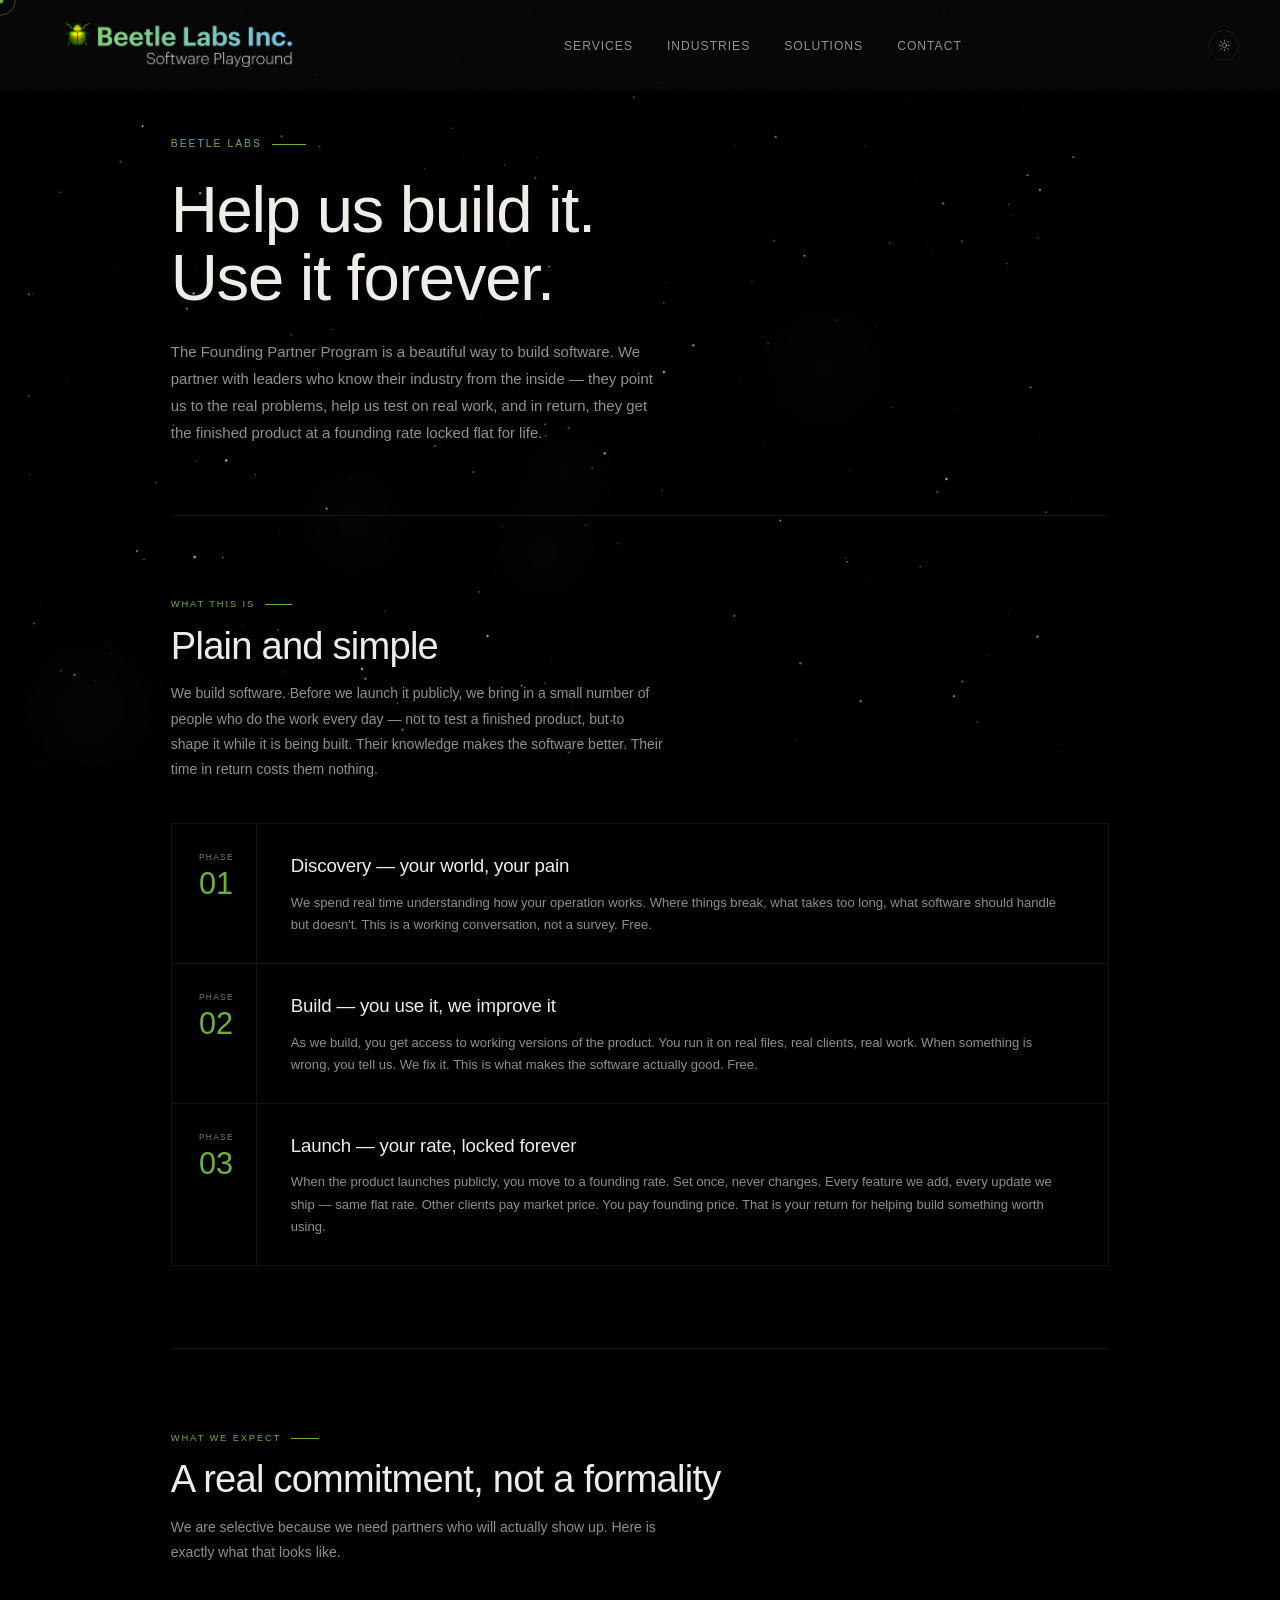
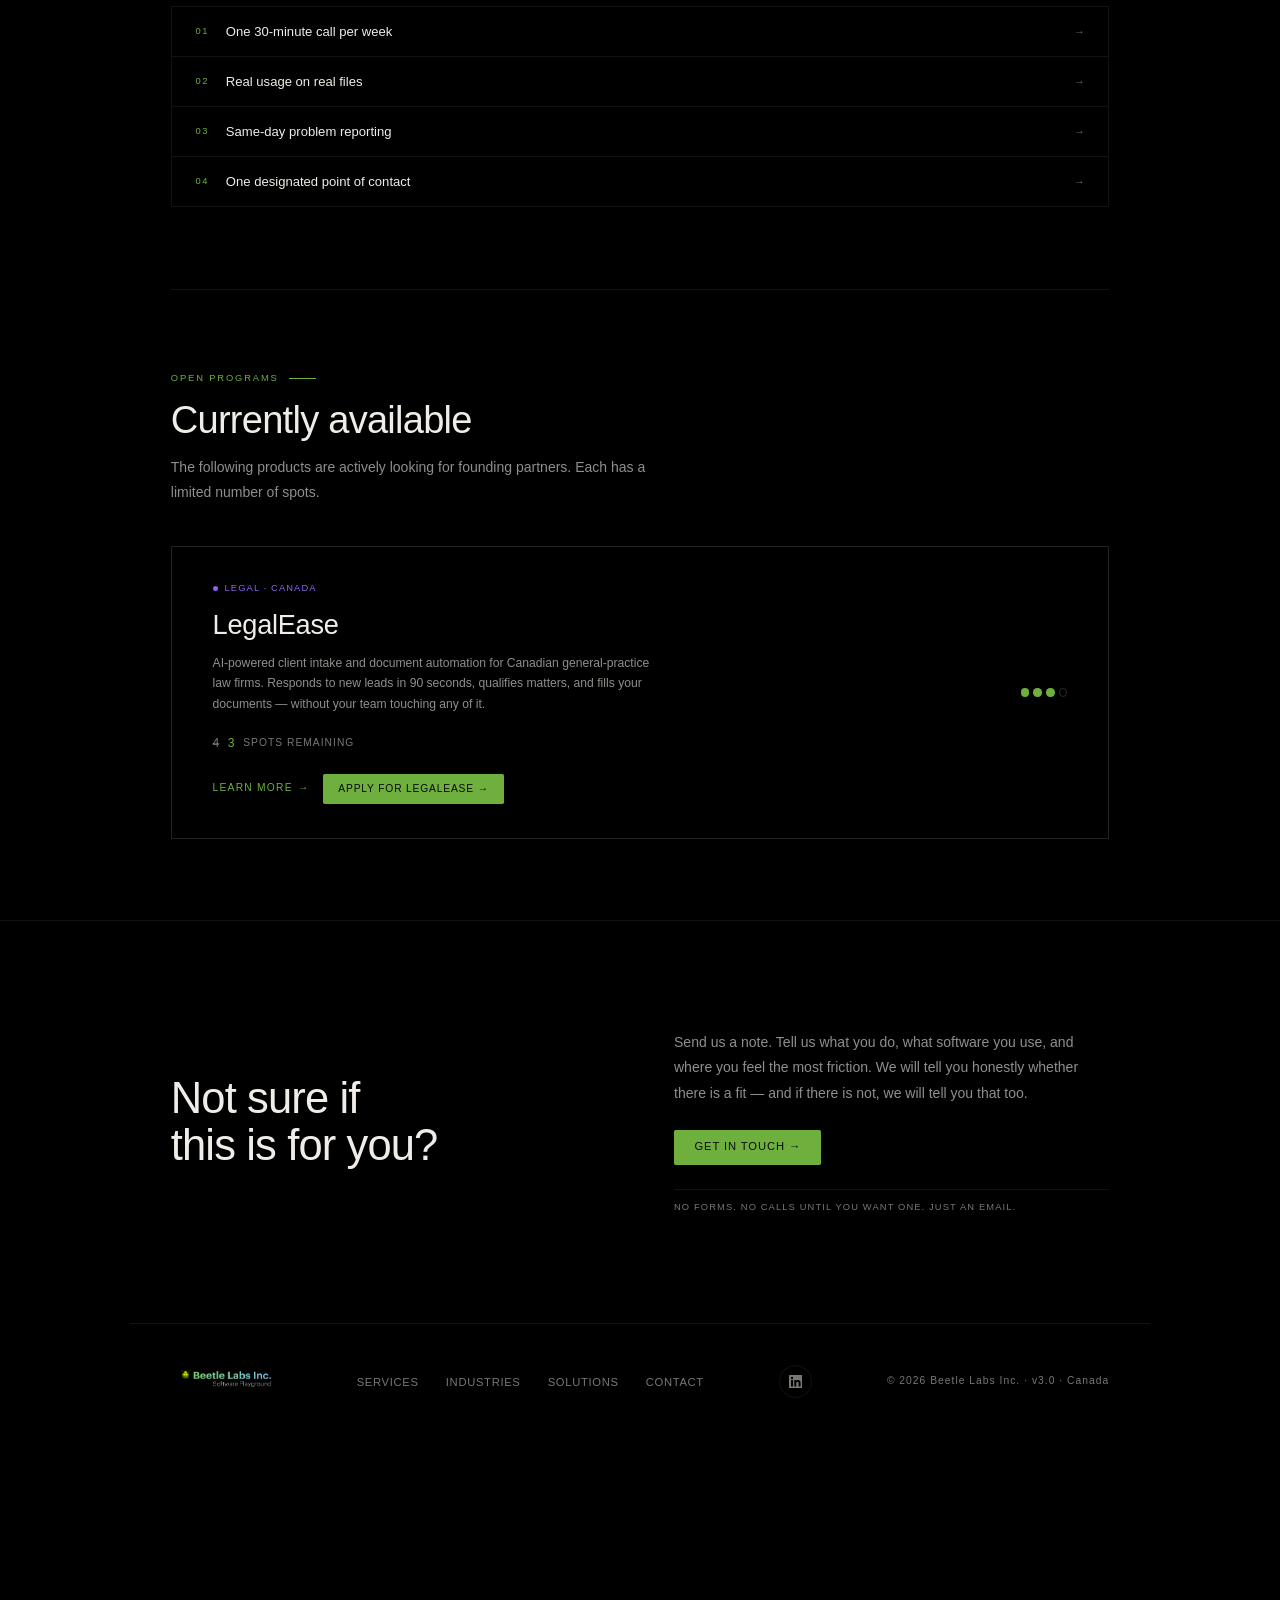
==== founding-partner.html @ 2959dd34 "Switch site font to Helvetica Neue, rebalance type weights and sizes for the new font, slow tech mar" ====
<!DOCTYPE html>
<html lang="en">
<head>
    <meta charset="UTF-8">
    <meta name="viewport" content="width=device-width, initial-scale=1.0">
    <title>Founding Partner Program — Beetle Labs</title>
    <link rel="icon" type="image/png" href="/favicon-96x96.png" sizes="96x96" />
    <link rel="icon" type="image/svg+xml" href="/favicon.svg" />
    <link rel="shortcut icon" href="/favicon.ico" />
    <link rel="apple-touch-icon" sizes="180x180" href="/apple-touch-icon.png" />
    <link rel="manifest" href="/site.webmanifest" />
    <meta name="robots" content="index, follow">
    <meta name="description" content="The Beetle Labs Founding Partner Program — join us in building the next generation of software. Free during the build, founding rate locked for life after launch.">
    <meta name="keywords" content="Beetle Labs founding partner program, LegalEase founding partner, law firm software Canada, software founding partner, Beetle Labs partner program">
    <link rel="canonical" href="https://beetlelabs.tech/founding-partner.html">
    <meta property="og:type" content="website">
    <meta property="og:title" content="Founding Partner Program — Beetle Labs">
    <meta property="og:description" content="Help us build it. Use it forever. Join the Beetle Labs Founding Partner Program.">
    <meta property="og:url" content="https://beetlelabs.tech/founding-partner.html">
    <meta property="og:image" content="https://beetlelabs.tech/assets/img/main-logo.png">
    <meta name="twitter:card" content="summary_large_image">
    <meta name="twitter:title" content="Founding Partner Program — Beetle Labs">
    <meta name="twitter:description" content="Help us build it. Use it forever. Join the Beetle Labs Founding Partner Program.">
    <link rel="stylesheet" href="assets/css/styles.css">
    <script defer src="/_vercel/insights/script.js"></script>

    <style>

        /* HERO */
        .fpp-hero {
            min-height: 60vh;
            display: flex;
            flex-direction: column;
            justify-content: flex-end;
            padding: 10rem 3rem 5rem;
            max-width: 1200px;
            margin: 0 auto;
        }

        .fpp-hero-eyebrow {
            font-family: var(--mono);
            font-size: 12.1px;
            letter-spacing: 0.2em;
            text-transform: uppercase;
            color: var(--accent);
            margin-bottom: 1.75rem;
            display: flex;
            align-items: center;
            gap: 12px;
            opacity: 0;
            animation: fadeUp 1s var(--easing) 0.2s forwards;
        }
        .fpp-hero-eyebrow::after {
            content: '';
            display: block;
            width: 40px;
            height: 1px;
            background: var(--accent);
        }

        .fpp-hero-headline {
            font-family: var(--serif);
            font-size: clamp(44px, 6vw, 82px);
            font-weight: 300;
            line-height: 1.04;
            letter-spacing: -0.02em;
            margin-bottom: 2rem;
            opacity: 0;
            animation: fadeUp 1.2s var(--easing) 0.35s forwards;
        }

        .fpp-hero-sub {
            max-width: 580px;
            font-size: 17.6px;
            line-height: 1.8;
            color: var(--text-muted);
            font-weight: 300;
            opacity: 0;
            animation: fadeUp 1s var(--easing) 0.5s forwards;
        }

        /* CONTENT WRAPPER */
        .fpp-content {
            max-width: 1200px;
            margin: 0 auto;
            padding: 0 3rem;
            position: relative;
            z-index: 1;
        }

        /* SECTIONS */
        .fpp-section {
            padding: 6rem 0;
            border-top: 1px solid var(--border);
        }

        .fpp-section-label {
            font-family: var(--mono);
            font-size: 11px;
            letter-spacing: 0.2em;
            text-transform: uppercase;
            color: var(--accent);
            margin-bottom: 1rem;
            display: flex;
            align-items: center;
            gap: 12px;
        }
        .fpp-section-label::after {
            content: '';
            width: 32px;
            height: 1px;
            background: var(--accent);
        }

        .fpp-section-title {
            font-family: var(--serif);
            font-size: clamp(30px, 3.5vw, 46px);
            font-weight: 300;
            line-height: 1.1;
            letter-spacing: -0.02em;
            margin-bottom: 1rem;
        }

        .fpp-section-sub {
            font-size: 16.5px;
            line-height: 1.8;
            color: var(--text-muted);
            font-weight: 300;
            max-width: 580px;
            margin-bottom: 3rem;
        }

        /* HOW IT WORKS TIMELINE */
        .fpp-timeline {
            display: flex;
            flex-direction: column;
            border: 1px solid var(--border);
        }

        .fpp-timeline-item {
            display: grid;
            grid-template-columns: 100px 1fr;
            border-bottom: 1px solid var(--border);
            transition: background 0.25s;
        }
        .fpp-timeline-item:last-child { border-bottom: none; }
        .fpp-timeline-item:hover { background: var(--bg2); }

        .fpp-timeline-left {
            padding: 2rem;
            border-right: 1px solid var(--border);
            display: flex;
            flex-direction: column;
            gap: 4px;
        }
        .fpp-timeline-phase {
            font-family: var(--mono);
            font-size: 9.9px;
            letter-spacing: 0.15em;
            text-transform: uppercase;
            color: var(--text-dim);
        }
        .fpp-timeline-num {
            font-family: var(--serif);
            font-size: 36px;
            font-weight: 300;
            color: var(--accent);
            line-height: 1;
        }

        .fpp-timeline-right { padding: 2rem 2.5rem; }
        .fpp-timeline-title {
            font-family: var(--serif);
            font-size: 22px;
            font-weight: 400;
            letter-spacing: -0.01em;
            margin-bottom: 0.75rem;
        }
        .fpp-timeline-desc {
            font-size: 15.4px;
            color: var(--text-muted);
            line-height: 1.7;
            font-weight: 300;
        }

        /* EXPECTATIONS ACCORDION */
        .fpp-expectations {
            border: 1px solid var(--border);
            margin-top: 2.5rem;
        }

        .fpp-exp-item {
            border-bottom: 1px solid var(--border);
        }
        .fpp-exp-item:last-child { border-bottom: none; }

        .fpp-exp-trigger {
            width: 100%;
            display: flex;
            align-items: center;
            justify-content: space-between;
            padding: 1.25rem 1.75rem;
            background: none;
            border: none;
            cursor: pointer;
            text-align: left;
            transition: background 0.2s;
            gap: 1rem;
        }
        .fpp-exp-trigger:hover { background: var(--bg2); }

        .fpp-exp-trigger-left {
            display: flex;
            align-items: center;
            gap: 1.25rem;
        }
        .fpp-exp-num {
            font-family: var(--mono);
            font-size: 11px;
            letter-spacing: 0.15em;
            color: var(--accent);
            flex-shrink: 0;
        }
        .fpp-exp-title {
            font-size: 15.4px;
            font-weight: 400;
            color: var(--text);
            font-family: var(--sans);
        }
        .fpp-exp-arrow {
            font-family: var(--mono);
            font-size: 12px;
            color: var(--text-dim);
            flex-shrink: 0;
            transition: transform 0.3s var(--easing);
        }
        .fpp-exp-item.open .fpp-exp-arrow { transform: rotate(90deg); }

        .fpp-exp-body {
            max-height: 0;
            overflow: hidden;
            transition: max-height 0.4s var(--easing);
        }
        .fpp-exp-item.open .fpp-exp-body { max-height: 200px; }

        .fpp-exp-body-inner {
            padding: 0 1.75rem 1.5rem 3.5rem;
            font-size: 14.3px;
            color: var(--text-muted);
            line-height: 1.7;
            font-weight: 300;
        }

        /* PROGRAMS LIST */
        .fpp-programs {
            display: flex;
            flex-direction: column;
            gap: 1px;
            background: var(--border);
            border: 1px solid var(--border);
            margin-top: 3rem;
        }

        .fpp-program-card {
            background: var(--bg);
            display: grid;
            grid-template-columns: 1fr auto;
            gap: 3rem;
            align-items: center;
            padding: 2.5rem 3rem;
            transition: background 0.25s;
        }
        .fpp-program-card:hover { background: var(--bg2); }

        .fpp-program-left { display: flex; flex-direction: column; gap: 1rem; }

        .fpp-program-tag {
            display: inline-flex;
            align-items: center;
            gap: 8px;
            width: fit-content;
        }
        .fpp-program-dot {
            width: 6px;
            height: 6px;
            border-radius: 50%;
            background: #8A63F2;
            animation: pulse-dot 2.5s ease-in-out infinite;
        }
        .fpp-program-tag-text {
            font-family: var(--mono);
            font-size: 11px;
            letter-spacing: 0.12em;
            text-transform: uppercase;
            color: #8A63F2;
        }

        .fpp-program-name {
            font-family: var(--serif);
            font-size: clamp(24px, 2.5vw, 34px);
            font-weight: 300;
            letter-spacing: -0.01em;
            line-height: 1.1;
        }

        .fpp-program-desc {
            font-size: 14.3px;
            color: var(--text-muted);
            line-height: 1.65;
            font-weight: 300;
            max-width: 520px;
        }

        .fpp-program-spots {
            display: flex;
            align-items: center;
            gap: 10px;
            margin-top: 0.5rem;
        }
        .fpp-spots-crossed {
            font-family: var(--mono);
            font-size: 14.3px;
            color: var(--text-dim);
            text-decoration: line-through;
            text-decoration-color: rgba(240,237,232,0.3);
        }
        .fpp-spots-current {
            font-family: var(--mono);
            font-size: 14.3px;
            color: var(--accent);
            font-weight: 400;
        }
        .fpp-spots-label {
            font-family: var(--mono);
            font-size: 12.1px;
            letter-spacing: 0.1em;
            text-transform: uppercase;
            color: var(--text-dim);
        }

        .fpp-program-right {
            display: flex;
            flex-direction: column;
            align-items: flex-end;
            gap: 1rem;
            flex-shrink: 0;
        }

        .fpp-pips {
            display: flex;
            gap: 5px;
        }
        .fpp-pip {
            width: 10px;
            height: 10px;
            border-radius: 50%;
            background: var(--accent);
        }
        .fpp-pip.taken {
            background: transparent;
            border: 1px solid var(--border-hover);
        }

        /* CTA */
        .fpp-cta {
            border-top: 1px solid var(--border);
            position: relative;
            z-index: 1;
        }
        .fpp-cta-inner {
            max-width: 1200px;
            margin: 0 auto;
            padding: 8rem 3rem;
            display: grid;
            grid-template-columns: 1fr 1fr;
            gap: 5rem;
            align-items: center;
        }
        .fpp-cta-headline {
            font-family: var(--serif);
            font-size: clamp(36px, 4vw, 56px);
            font-weight: 300;
            line-height: 1.1;
            letter-spacing: -0.02em;
        }
        .fpp-cta-right {
            display: flex;
            flex-direction: column;
            gap: 1.75rem;
        }
        .fpp-cta-text {
            font-size: 16.5px;
            color: var(--text-muted);
            line-height: 1.8;
            font-weight: 300;
        }
        .fpp-cta-note {
            font-family: var(--mono);
            font-size: 11px;
            letter-spacing: 0.12em;
            text-transform: uppercase;
            color: var(--text-dim);
            padding-top: 0.75rem;
            border-top: 1px solid var(--border);
        }

        @keyframes pulse-dot {
            0%, 100% { opacity: 0.4; }
            50% { opacity: 1; }
        }

        @media (max-width: 900px) {
            .fpp-hero { padding: 7rem 1.5rem 3.5rem; }
            .fpp-content { padding: 0 1.5rem; }
            .fpp-program-card { grid-template-columns: 1fr; gap: 1.5rem; padding: 2rem 1.5rem; }
            .fpp-program-right { align-items: flex-start; flex-direction: row; align-items: center; }
            .fpp-timeline-item { grid-template-columns: 70px 1fr; }
            .fpp-cta-inner { grid-template-columns: 1fr; gap: 3rem; padding: 5rem 1.5rem; }
        }
    </style>
</head>
<body>

<canvas id="cosmos-canvas"></canvas>
<div class="cursor" id="cursor"></div>
<div class="cursor-ring" id="cursor-ring"></div>

<div id="header-mount"></div>

<!-- HERO -->
<section style="overflow:hidden;">
    <div class="fpp-hero">
        <div class="fpp-hero-eyebrow">Beetle Labs</div>
        <h1 class="fpp-hero-headline">
            Help us build it.<br>
            Use it forever.
        </h1>
        <p class="fpp-hero-sub">
            The Founding Partner Program is a beautiful way to build software. We partner with leaders who know their industry from the inside — they point us to the real problems, help us test on real work, and in return, they get the finished product at a founding rate locked flat for life.
        </p>
    </div>
</section>

<div class="fpp-content">

    <!-- WHAT IS THIS -->
    <div class="fpp-section fade-in-up">
        <div class="fpp-section-label">What this is</div>
        <h2 class="fpp-section-title">Plain and simple</h2>
        <p class="fpp-section-sub">We build software. Before we launch it publicly, we bring in a small number of people who do the work every day — not to test a finished product, but to shape it while it is being built. Their knowledge makes the software better. Their time in return costs them nothing.</p>

        <div class="fpp-timeline">
            <div class="fpp-timeline-item">
                <div class="fpp-timeline-left">
                    <span class="fpp-timeline-phase">Phase</span>
                    <span class="fpp-timeline-num">01</span>
                </div>
                <div class="fpp-timeline-right">
                    <div class="fpp-timeline-title">Discovery — your world, your pain</div>
                    <p class="fpp-timeline-desc">We spend real time understanding how your operation works. Where things break, what takes too long, what software should handle but doesn't. This is a working conversation, not a survey. Free.</p>
                </div>
            </div>
            <div class="fpp-timeline-item">
                <div class="fpp-timeline-left">
                    <span class="fpp-timeline-phase">Phase</span>
                    <span class="fpp-timeline-num">02</span>
                </div>
                <div class="fpp-timeline-right">
                    <div class="fpp-timeline-title">Build — you use it, we improve it</div>
                    <p class="fpp-timeline-desc">As we build, you get access to working versions of the product. You run it on real files, real clients, real work. When something is wrong, you tell us. We fix it. This is what makes the software actually good. Free.</p>
                </div>
            </div>
            <div class="fpp-timeline-item">
                <div class="fpp-timeline-left">
                    <span class="fpp-timeline-phase">Phase</span>
                    <span class="fpp-timeline-num">03</span>
                </div>
                <div class="fpp-timeline-right">
                    <div class="fpp-timeline-title">Launch — your rate, locked forever</div>
                    <p class="fpp-timeline-desc">When the product launches publicly, you move to a founding rate. Set once, never changes. Every feature we add, every update we ship — same flat rate. Other clients pay market price. You pay founding price. That is your return for helping build something worth using.</p>
                </div>
            </div>
        </div>
    </div>

    <!-- EXPECTATIONS -->
    <div class="fpp-section fade-in-up">
        <div class="fpp-section-label">What we expect</div>
        <h2 class="fpp-section-title">A real commitment, not a formality</h2>
        <p class="fpp-section-sub">We are selective because we need partners who will actually show up. Here is exactly what that looks like.</p>

        <div class="fpp-expectations">
            <div class="fpp-exp-item">
                <button class="fpp-exp-trigger">
                    <div class="fpp-exp-trigger-left">
                        <span class="fpp-exp-num">01</span>
                        <span class="fpp-exp-title">One 30-minute call per week</span>
                    </div>
                    <span class="fpp-exp-arrow">→</span>
                </button>
                <div class="fpp-exp-body">
                    <div class="fpp-exp-body-inner">A working call, not a status update. We review what shipped, what broke, and what to prioritize next. Your feedback lives here — no written reports required.</div>
                </div>
            </div>
            <div class="fpp-exp-item">
                <button class="fpp-exp-trigger">
                    <div class="fpp-exp-trigger-left">
                        <span class="fpp-exp-num">02</span>
                        <span class="fpp-exp-title">Real usage on real files</span>
                    </div>
                    <span class="fpp-exp-arrow">→</span>
                </button>
                <div class="fpp-exp-body">
                    <div class="fpp-exp-body-inner">Not test data. Not demos. Actual clients, actual work, a minimum of a few times per week. Usage on real files is what surfaces real problems. That is the whole point.</div>
                </div>
            </div>
            <div class="fpp-exp-item">
                <button class="fpp-exp-trigger">
                    <div class="fpp-exp-trigger-left">
                        <span class="fpp-exp-num">03</span>
                        <span class="fpp-exp-title">Same-day problem reporting</span>
                    </div>
                    <span class="fpp-exp-arrow">→</span>
                </button>
                <div class="fpp-exp-body">
                    <div class="fpp-exp-body-inner">If something breaks or produces a wrong result on a real file, we need to know that day — not at the next weekly call. A quick message is enough. Speed of feedback is what keeps the build moving.</div>
                </div>
            </div>
            <div class="fpp-exp-item">
                <button class="fpp-exp-trigger">
                    <div class="fpp-exp-trigger-left">
                        <span class="fpp-exp-num">04</span>
                        <span class="fpp-exp-title">One designated point of contact</span>
                    </div>
                    <span class="fpp-exp-arrow">→</span>
                </button>
                <div class="fpp-exp-body">
                    <div class="fpp-exp-body-inner">A senior person on your side who owns the relationship — attends the weekly calls, runs the real tests, and gives the direct feedback. Not a rotating door of people. One person who knows the product and stays involved.</div>
                </div>
            </div>
        </div>
    </div>

    <!-- OPEN PROGRAMS -->
    <div class="fpp-section fade-in-up">
        <div class="fpp-section-label">Open programs</div>
        <h2 class="fpp-section-title">Currently available</h2>
        <p class="fpp-section-sub">The following products are actively looking for founding partners. Each has a limited number of spots.</p>

        <div class="fpp-programs">
            <div class="fpp-program-card">
                <div class="fpp-program-left">
                    <div class="fpp-program-tag">
                        <span class="fpp-program-dot"></span>
                        <span class="fpp-program-tag-text">Legal · Canada</span>
                    </div>
                    <div class="fpp-program-name">LegalEase</div>
                    <p class="fpp-program-desc">AI-powered client intake and document automation for Canadian general-practice law firms. Responds to new leads in 90 seconds, qualifies matters, and fills your documents — without your team touching any of it.</p>
                    <div class="fpp-program-spots">
                        <span class="fpp-spots-crossed">4</span>
                        <span class="fpp-spots-current">3</span>
                        <span class="fpp-spots-label">spots remaining</span>
                    </div>
                    <div style="display:flex; gap: 1rem; align-items:center; margin-top: 0.5rem; flex-wrap:wrap;">
                        <a href="/solutions.html#law" class="industry-link" style="font-size:12.1px;">Learn more <span class="industry-arrow">→</span></a>
                        <a href="mailto:projects@beetlelabs.tech?subject=LegalEase Founding Partner Application&body=Hi Beetle Labs,%0D%0A%0D%0AOur firm is interested in applying to the LegalEase Founding Partner Program.%0D%0A%0D%0AFirm name:%0D%0ALocation:%0D%0APractice areas:%0D%0AApproximate number of lawyers:%0D%0AWhat part of your intake process costs you the most time:%0D%0A%0D%0ALooking forward to hearing from you." class="btn-primary" style="font-size:12.1px; padding: 8px 18px;">Apply for LegalEase →</a>
                    </div>
                </div>
                <div class="fpp-program-right">
                    <div class="fpp-pips">
                        <div class="fpp-pip"></div>
                        <div class="fpp-pip"></div>
                        <div class="fpp-pip"></div>
                        <div class="fpp-pip taken"></div>
                    </div>
                </div>
            </div>
        </div>
    </div>

</div>

<!-- CTA -->
<section class="fpp-cta">
    <div class="fpp-cta-inner fade-in-up">
        <div>
            <h2 class="fpp-cta-headline">
                Not sure if<br>
                this is for you?
            </h2>
        </div>
        <div class="fpp-cta-right">
            <p class="fpp-cta-text">
                Send us a note. Tell us what you do, what software you use, and where you feel the most friction. We will tell you honestly whether there is a fit — and if there is not, we will tell you that too.
            </p>
            <div>
                <a href="mailto:projects@beetlelabs.tech?subject=Founding Partner Program Inquiry" class="btn-primary" style="display:inline-flex;">Get in touch →</a>
            </div>
            <p class="fpp-cta-note">No forms. No calls until you want one. Just an email.</p>
        </div>
    </div>
</section>

<div id="footer-mount"></div>

<script src="assets/js/components.js"></script>

<script>
    // Expectations accordion
    document.querySelectorAll('.fpp-exp-trigger').forEach(trigger => {
        trigger.addEventListener('click', () => {
            const item = trigger.closest('.fpp-exp-item');
            const isOpen = item.classList.contains('open');
            document.querySelectorAll('.fpp-exp-item').forEach(i => i.classList.remove('open'));
            if (!isOpen) item.classList.add('open');
        });
    });
</script>

</body>
</html>
---- assets/css/styles.css ----
:root {
            --bg: #000000;
            --bg2: #0a0a0a;
            --bg3: #121212;
            --surface: #141414;
            --border: rgba(255,255,255,0.07);
            --border-hover: rgba(255,255,255,0.15);
            --text: #f0ede8;
            /*--text-muted: rgba(240,237,232,0.45);*/
            --text-muted: rgba(240,237,232,0.60);
            --text-dim: rgba(240,237,232,0.50);
            --accent: #6faf3e;
            --accent2: #7ab8a0;
            --accent3: #a8b87a;
            --gold: #c8b88a;
            --serif: 'Helvetica Neue', Helvetica, Arial, sans-serif;
            --sans: 'Helvetica Neue', Helvetica, Arial, sans-serif;
            --mono: 'Helvetica Neue', Helvetica, Arial, sans-serif;
            --radius: 2px;
            --radius-lg: 6px;
            --easing: cubic-bezier(0.16, 1, 0.3, 1);
        }

        [data-theme="light"] {
            --bg: #f7f5f0;
            --bg2: #f0ede6;
            --bg3: #e8e4dc;
            --surface: #ffffff;
            --border: rgba(0,0,0,0.07);
            --border-hover: rgba(0,0,0,0.15);
            --text: #1a1814;
            --text-muted: rgba(26,24,20,0.5);
            --text-dim: rgba(26,24,20,0.3);
            --accent: #4c8a2e;
            --accent2: #3a7a60;
            --accent3: #6a7a45;
            --gold: #8a7040;
        }

        *, *::before, *::after { box-sizing: border-box; margin: 0; padding: 0; }

        html { scroll-behavior: smooth; }

        /* ── GLOBAL SCALE ──
           Renders the desktop layout as if the browser were zoomed to 85%:
           every font size, gap, and padding shrinks uniformly, same as
           manually zooming out. Scoped to desktop widths only, since the
           mobile layout below (900px breakpoint) is already hand-tuned
           for small screens and shouldn't be shrunk further. Adjust the
           single value below to retune the overall density. */
        @media (min-width: 901px) {
            html { zoom: 0.85; }
        }

        body {
            font-family: var(--sans);
            background: var(--bg);
            color: var(--text);
            font-size: 16.5px;
            line-height: 1.6;
            font-weight: 300;
            overflow-x: hidden;
            transition: background 0.4s var(--easing), color 0.4s var(--easing);
        }

        /* ── CANVAS ── */
        #cosmos-canvas {
            position: fixed;
            inset: 0;
            pointer-events: none;
            z-index: 0;
            opacity: 1;
            transition: opacity 0.6s;
        }

        [data-theme="light"] #cosmos-canvas { opacity: 0; }

        /* ── NAV ── */
        nav {
            position: fixed;
            top: 0; left: 0; right: 0;
            z-index: 100;
            display: flex;
            align-items: center;
            justify-content: space-between;
            padding: 1.5rem 3rem;
            background: rgba(10,10,10,0.6);
            backdrop-filter: blur(24px);
            border-bottom: 1px solid var(--border);
            transition: all 0.4s var(--easing);
        }

        [data-theme="light"] nav {
            background: rgba(247,245,240,0.85);
        }

        .nav-logo {
            display: flex;
            align-items: center;
            gap: 10px;
            text-decoration: none;
            color: var(--text);
        }

        .nav-logo-beetle {
            font-size: 20px;
            line-height: 1;
        }

        .nav-logo-text {
            font-family: var(--serif);
            font-size: 18px;
            font-weight: 400;
            letter-spacing: 0.02em;
        }

        .nav-links {
            display: flex;
            align-items: center;
            gap: 2.5rem;
            list-style: none;
        }

        .nav-links a {
            text-decoration: none;
            color: var(--text-muted);
            font-size: 14.3px;
            letter-spacing: 0.08em;
            text-transform: uppercase;
            font-weight: 400;
            transition: color 0.25s;
        }

        .nav-links a:hover { color: var(--text); }

        /* Active section: highlights the nav item for the page you're on */
        .nav-links a.active { color: var(--accent); }

        .nav-right {
            display: flex;
            align-items: center;
            gap: 1.5rem;
        }

        .btn-ghost {
            display: inline-flex;
            align-items: center;
            gap: 6px;
            padding: 8px 20px;
            border: 1px solid var(--border);
            border-radius: var(--radius);
            color: var(--text-muted);
            text-decoration: none;
            font-size: 13.2px;
            letter-spacing: 0.08em;
            text-transform: uppercase;
            font-weight: 400;
            cursor: pointer;
            background: transparent;
            font-family: var(--sans);
            transition: all 0.25s;
        }

        .btn-ghost:hover {
            border-color: var(--border-hover);
            color: var(--text);
            background: rgba(255,255,255,0.03);
        }

        .btn-primary {
            display: inline-flex;
            align-items: center;
            gap: 8px;
            padding: 10px 24px;
            background: var(--accent);
            border: none;
            border-radius: var(--radius);
            color: #0a0a0a;
            text-decoration: none;
            font-size: 13.2px;
            letter-spacing: 0.08em;
            text-transform: uppercase;
            font-weight: 500;
            cursor: pointer;
            font-family: var(--sans);
            transition: all 0.25s;
        }

        .btn-primary:hover {
            background: #a0be8a;
            transform: translateY(-1px);
        }

        .theme-toggle {
            width: 36px;
            height: 36px;
            border-radius: 50%;
            border: 1px solid var(--border);
            background: transparent;
            cursor: pointer;
            display: flex;
            align-items: center;
            justify-content: center;
            color: var(--text-muted);
            font-size: 14px;
            transition: all 0.25s;
        }

        .theme-toggle:hover {
            border-color: var(--border-hover);
            color: var(--text);
        }

        /* ── SECTIONS ── */
        section { position: relative; z-index: 1; }

        .container {
            max-width: 1200px;
            margin: 0 auto;
            padding: 0 3rem;
        }

        /* ── HERO ── */
        .hero {
            min-height: 100vh;
            display: flex;
            flex-direction: column;
            justify-content: center;
            padding: 8rem 3rem 4rem;
            max-width: 1200px;
            margin: 0 auto;
        }

        .hero-eyebrow {
            font-family: var(--mono);
            font-weight: 500;
            font-size: 12.1px;
            letter-spacing: 0.2em;
            text-transform: uppercase;
            color: var(--accent);
            margin-bottom: 2rem;
            display: flex;
            align-items: center;
            gap: 12px;
            opacity: 0;
            animation: fadeUp 1s var(--easing) 0.2s forwards;
        }

        .hero-eyebrow::after {
            content: '';
            display: block;
            width: 40px;
            height: 1px;
            background: var(--accent);
        }

        .hero-headline {
            font-family: var(--serif);
            font-size: clamp(52px, 7vw, 96px);
            font-weight: 200;
            line-height: 1.02;
            letter-spacing: -0.02em;
            margin-bottom: 2.5rem;
            opacity: 0;
            animation: fadeUp 1.2s var(--easing) 0.4s forwards;
        }

        .hero-headline em {
            font-style: italic;
            color: var(--text-muted);
        }

        .hero-sub {
            max-width: 520px;
            font-size: 17.6px;
            line-height: 1.75;
            color: var(--text-muted);
            margin-bottom: 3rem;
            font-weight: 300;
            opacity: 0;
            animation: fadeUp 1s var(--easing) 0.6s forwards;
        }

        .hero-actions {
            display: flex;
            align-items: center;
            gap: 1.5rem;
            opacity: 0;
            animation: fadeUp 1s var(--easing) 0.8s forwards;
        }

        .hero-scroll-hint {
            position: absolute;
            bottom: 3rem;
            left: 50%;
            transform: translateX(-50%);
            display: flex;
            flex-direction: column;
            align-items: center;
            gap: 8px;
            color: var(--text-dim);
            font-size: 12.1px;
            letter-spacing: 0.15em;
            text-transform: uppercase;
            font-family: var(--mono);
            font-weight: 500;
            animation: fadeIn 1s var(--easing) 1.5s both, pulse 3s ease-in-out 2s infinite;
        }

        .scroll-line {
            width: 1px;
            height: 40px;
            background: linear-gradient(to bottom, var(--accent), transparent);
            animation: scrollPulse 2s ease-in-out 2s infinite;
        }

        /* ── MARQUEE ── */
        .marquee-wrap {
            border-top: 1px solid var(--border);
            border-bottom: 1px solid var(--border);
            padding: 1.25rem 0;
            overflow: hidden;
            background: var(--bg2);
            position: relative;
            z-index: 1;
        }

        .marquee-track {
            display: flex;
            gap: 0;
            white-space: nowrap;
            animation: marqueeScroll 45s linear infinite;
            width: max-content;
        }

        .marquee-item {
            display: inline-flex;
            align-items: center;
            gap: 1.5rem;
            padding: 0 3rem;
            font-family: var(--mono);
            font-weight: 500;
            font-size: 12.1px;
            letter-spacing: 0.15em;
            text-transform: uppercase;
            color: var(--text-dim);
            border-right: 1px solid var(--border);
        }

        .marquee-item .dot {
            width: 4px;
            height: 4px;
            border-radius: 50%;
            background: var(--accent);
            flex-shrink: 0;
        }

        /* ── STATEMENT ── */
        .statement {
            padding: 10rem 3rem;
            max-width: 1200px;
            margin: 0 auto;
        }

        .statement-text {
            font-family: var(--serif);
            font-size: clamp(28px, 3.5vw, 48px);
            font-weight: 300;
            line-height: 1.35;
            max-width: 900px;
            letter-spacing: -0.01em;
        }

        .statement-text .highlight {
            color: var(--text-muted);
            font-style: italic;
        }

        /* ── SERVICES ── */
        .services {
            padding: 6rem 0;
            border-top: 1px solid var(--border);
        }

        .services-header {
            max-width: 1200px;
            margin: 0 auto;
            padding: 0 3rem;
            display: flex;
            justify-content: space-between;
            align-items: flex-end;
            margin-bottom: 4rem;
        }

        .section-label {
            font-family: var(--mono);
            font-weight: 500;
            font-size: 12.1px;
            letter-spacing: 0.2em;
            text-transform: uppercase;
            color: var(--accent);
            margin-bottom: 1rem;
        }

        .section-title {
            font-family: var(--serif);
            font-size: clamp(36px, 4vw, 56px);
            font-weight: 300;
            line-height: 1.1;
            letter-spacing: -0.02em;
        }

        .service-grid {
            max-width: 1200px;
            margin: 0 auto;
            padding: 0 3rem;
            display: grid;
            grid-template-columns: repeat(3, 1fr);
            gap: 1px;
           /* background: var(--border);*/
            border: 1px solid var(--border);
        }

        .service-card {
            background: var(--bg);
            padding: 2.5rem;
            cursor: pointer;
            transition: background 0.3s var(--easing);
            position: relative;
            overflow: hidden;
        }

        .service-card::after {
            content: '';
            position: absolute;
            bottom: 0; left: 0;
            width: 0; height: 2px;
            background: var(--accent);
            transition: width 0.4s var(--easing);
        }

        .service-card:hover { background: var(--bg2); }
        .service-card:hover::after { width: 100%; }

        .service-num {
            font-family: var(--mono);
            font-weight: 500;
            font-size: 11px;
            letter-spacing: 0.2em;
            color: var(--text-dim);
            margin-bottom: 2rem;
        }

        .service-icon {
            font-size: 24px;
            margin-bottom: 1.25rem;
        }

        .service-name {
            font-family: var(--serif);
            font-size: 22px;
            font-weight: 400;
            line-height: 1.2;
            margin-bottom: 1rem;
            letter-spacing: -0.01em;
        }

        .service-desc {
            font-size: 14.3px;
            color: var(--text-muted);
            line-height: 1.65;
            font-weight: 300;
        }

        .service-tags {
            display: flex;
            flex-wrap: wrap;
            gap: 6px;
            margin-top: 1.5rem;
        }

        .tag {
            padding: 3px 10px;
            border: 1px solid var(--border);
            border-radius: 100px;
            font-family: var(--mono);
            font-weight: 500;
            font-size: 11px;
            letter-spacing: 0.08em;
            color: var(--text-dim);
        }

        /* ── INDUSTRIES ── */
        .industries {
            padding: 8rem 0;
            border-top: 1px solid var(--border);
        }

        .industries-inner {
            max-width: 1200px;
            margin: 0 auto;
            padding: 0 3rem;
        }

        .industry-list {
            display: grid;
            grid-template-columns: repeat(2, 1fr);
            margin-top: 4rem;
            border: 1px solid var(--border);
        }

        .industry-item {
            padding: 3rem;
            border-right: 1px solid var(--border);
            border-bottom: none;
            transition: background 0.3s;
            cursor: default;
        }

        .industry-item:nth-child(2n) { border-right: none; }
        .industry-item:nth-last-child(-n+2) { border-bottom: none; }
        .industry-item:hover { background: var(--bg2); }

        .industry-num {
            font-family: var(--mono);
            font-weight: 500;
            font-size: 11px;
            letter-spacing: 0.2em;
            color: var(--text-dim);
            margin-bottom: 1.5rem;
        }

        .industry-name {
            font-family: var(--serif);
            font-size: 28px;
            font-weight: 300;
            line-height: 1.2;
            margin-bottom: 1rem;
            letter-spacing: -0.01em;
        }

        .industry-desc {
            font-size: 14.3px;
            color: var(--text-muted);
            line-height: 1.65;
            margin-bottom: 1.5rem;
        }

        .industry-link {
            display: inline-flex;
            align-items: center;
            gap: 6px;
            font-family: var(--mono);
            font-weight: 500;
            font-size: 11px;
            letter-spacing: 0.12em;
            text-transform: uppercase;
            /* color: var(--text-dim);  */
            color: var(--accent);
            text-decoration: none;
            transition: color 0.25s, gap 0.25s;
            border-bottom: 1px solid transparent;
            padding-bottom: 1px;
        }

        .industry-link:hover {
            color: var(--accent);
            border-bottom-color: var(--accent);
            gap: 10px;
        }

        .industry-arrow {
            transition: transform 0.25s var(--easing);
        }

        .industry-link:hover .industry-arrow {
            transform: translateX(3px);
        }

        /* ── METRICS ── */
        .metrics {
            padding: 8rem 0;
            border-top: 1px solid var(--border);
            background: var(--bg2);
        }

        .metrics-inner {
            max-width: 1200px;
            margin: 0 auto;
            padding: 0 3rem;
            display: grid;
            grid-template-columns: repeat(4, 1fr);
            gap: 4rem;
            align-items: start;
        }

        .metric-num {
            font-family: var(--serif);
            font-size: 56px;
            font-weight: 300;
            line-height: 1;
            letter-spacing: -0.03em;
            color: var(--text);
            margin-bottom: 0.5rem;
        }

        .metric-num span {
            color: var(--accent);
        }

        .metric-label {
            font-size: 14.3px;
            color: var(--text-muted);
            font-weight: 300;
            line-height: 1.5;
        }

        /* ── PARTNERS ── */
        .partners {
            padding: 6rem 0;
            border-top: 1px solid var(--border);
        }

        .partners-label {
            max-width: 1200px;
            margin: 0 auto 3rem;
            padding: 0 3rem;
        }

        .partners-grid {
            max-width: 1200px;
            margin: 0 auto;
            padding: 0 3rem;
            display: grid;
            grid-template-columns: repeat(3, 1fr);
            gap: 3.5rem 2rem;
        }

        .partner-item {
            display: flex;
            align-items: center;
            justify-content: center;
            height: 90px;
            user-select: none;
        }

        .partner-logo {
            max-width: 200px;
            max-height: 44px;
            width: auto;
            height: auto;
            object-fit: contain;
            display: block;
            -webkit-user-drag: none;
            pointer-events: none;
            opacity: 0.75;
            transition: opacity 0.35s var(--easing), transform 0.35s var(--easing), filter 0.35s var(--easing);
        }

        .partner-logo[src*="bcms.png"] {
            max-width: 345px;
            max-height: 76px;
        }

        .partner-logo[src*="uoft.png"] {
            max-width: 405px;
            max-height: 89px;
        }

        [data-theme="light"] .partner-logo {
            filter: invert(1);
        }

        .partner-item:hover .partner-logo {
            opacity: 1;
            transform: scale(1.06);
            filter: drop-shadow(0 0 18px rgba(255,255,255,0.4));
        }

        [data-theme="light"] .partner-item:hover .partner-logo {
            filter: invert(1) drop-shadow(0 0 14px rgba(0,0,0,0.25));
        }

        /* ── CTA ── */
        .cta {
            padding: 12rem 3rem;
            max-width: 1200px;
            margin: 0 auto;
            display: grid;
            grid-template-columns: 1fr 1fr;
            gap: 6rem;
            align-items: center;
            border-top: 1px solid var(--border);
        }

        .cta-headline {
            font-family: var(--serif);
            font-size: clamp(40px, 5vw, 64px);
            font-weight: 300;
            line-height: 1.1;
            letter-spacing: -0.02em;
        }

        .cta-headline em {
            font-style: italic;
            color: var(--text-muted);
        }

        .cta-right { display: flex; flex-direction: column; gap: 2rem; }

        .cta-text {
            font-size: 16.5px;
            color: var(--text-muted);
            line-height: 1.75;
            font-weight: 300;
        }

        .cta-contact {
            font-family: var(--serif);
            font-size: 18px;
            color: var(--accent);
            text-decoration: none;
            letter-spacing: 0.01em;
            border-bottom: 1px solid transparent;
            padding-bottom: 2px;
            transition: border-color 0.25s;
            display: inline-block;
        }

        .cta-contact:hover { border-color: var(--accent); }

        /* ── FOOTER ── */
        footer {
            border-top: 1px solid var(--border);
            padding: 3rem;
            max-width: 1200px;
            margin: 0 auto;
            display: flex;
            align-items: center;
            justify-content: space-between;
        }

        .footer-logo {
            font-family: var(--serif);
            font-size: 16px;
            font-weight: 300;
            color: var(--text-muted);
            text-decoration: none;
        }

        .footer-copy {
            font-family: var(--mono);
            font-weight: 500;
            font-size: 12.1px;
            letter-spacing: 0.1em;
            color: var(--text-dim);
        }

        .footer-links {
            display: flex;
            gap: 2rem;
            list-style: none;
        }

        .footer-links a {
            font-size: 13.2px;
            color: var(--text-dim);
            text-decoration: none;
            letter-spacing: 0.06em;
            text-transform: uppercase;
            transition: color 0.25s;
        }

        .footer-links a:hover { color: var(--text-muted); }

        .footer-social {
            display: flex;
            gap: 0.75rem;
        }

        .social-btn {
            display: flex;
            align-items: center;
            justify-content: center;
            width: 38px;
            height: 38px;
            border: 1px solid var(--border);
            border-radius: 50%;
            color: var(--text-dim);
            text-decoration: none;
            transition: color 0.25s var(--easing),
                        border-color 0.25s var(--easing),
                        background 0.25s var(--easing),
                        transform 0.25s var(--easing);
        }

        .social-btn:hover {
            color: var(--accent);
            border-color: var(--border-hover);
            background: var(--surface);
            transform: translateY(-2px);
        }

        /* ── MOBILE NAV ── */
        .menu-toggle {
            display: none;
            flex-direction: column;
            gap: 5px;
            cursor: pointer;
            padding: 8px;
            background: none;
            border: none;
        }

        .menu-toggle span {
            display: block;
            width: 22px;
            height: 1px;
            background: var(--text-muted);
            transition: transform 0.3s var(--easing), opacity 0.2s var(--easing);
        }

        /* Animate hamburger into an X while the menu is open */
        .menu-toggle.open span:nth-child(1) { transform: translateY(6px) rotate(45deg); }
        .menu-toggle.open span:nth-child(2) { opacity: 0; }
        .menu-toggle.open span:nth-child(3) { transform: translateY(-6px) rotate(-45deg); }

        /* ── ANIMATIONS ── */
        @keyframes fadeUp {
            from { opacity: 0; transform: translateY(24px); }
            to { opacity: 1; transform: translateY(0); }
        }

        @keyframes fadeIn {
            from { opacity: 0; }
            to { opacity: 1; }
        }

        @keyframes pulse {
            0%, 100% { opacity: 0.4; }
            50% { opacity: 1; }
        }

        @keyframes scrollPulse {
            0% { transform: scaleY(0); transform-origin: top; }
            50% { transform: scaleY(1); transform-origin: top; }
            51% { transform: scaleY(1); transform-origin: bottom; }
            100% { transform: scaleY(0); transform-origin: bottom; }
        }

        @keyframes marqueeScroll {
            from { transform: translateX(0); }
            to { transform: translateX(-50%); }
        }

        .fade-in-up {
            opacity: 0;
            transform: translateY(32px);
            transition: opacity 0.8s var(--easing), transform 0.8s var(--easing);
        }

        .fade-in-up.visible {
            opacity: 1;
            transform: none;
        }

        /* ── NOISE OVERLAY ── */
        body::after {
            content: '';
            position: fixed;
            inset: 0;
            background-image: url("data:image/svg+xml,%3Csvg viewBox='0 0 200 200' xmlns='http://www.w3.org/2000/svg'%3E%3Cfilter id='n'%3E%3CfeTurbulence type='fractalNoise' baseFrequency='0.75' numOctaves='4' stitchTiles='stitch'/%3E%3C/filter%3E%3Crect width='100%25' height='100%25' filter='url(%23n)' opacity='0.04'/%3E%3C/svg%3E");
            pointer-events: none;
            z-index: 999;
            opacity: 1;
            mix-blend-mode: overlay;
        }

        [data-theme="light"] body::after { opacity: 0.3; }

        /* ── CURSOR ── */
        .cursor {
            position: fixed;
            width: 8px;
            height: 8px;
            background: var(--accent);
            border-radius: 50%;
            pointer-events: none;
            z-index: 9999;
            transform: translate(-50%, -50%);
            transition: transform 0.1s, width 0.3s var(--easing), height 0.3s var(--easing), background 0.3s;
            mix-blend-mode: screen;
        }

        .cursor-ring {
            position: fixed;
            width: 36px;
            height: 36px;
            border: 1px solid rgba(143,168,122,0.4);
            border-radius: 50%;
            pointer-events: none;
            z-index: 9998;
            transform: translate(-50%, -50%);
            transition: transform 0.12s, width 0.3s var(--easing), height 0.3s var(--easing), border-color 0.3s;
        }
        .nav-logo-beetle img {height: 3.45rem}

        /* Theme-aware logo swap: light artwork on dark theme, dark artwork on light theme */
        .logo-dark { display: none; }
        .logo-light { display: inline-block; }
        [data-theme="light"] .logo-light { display: none; }
        [data-theme="light"] .logo-dark { display: inline-block; }


        [data-theme="light"] .cursor { mix-blend-mode: multiply; }

        @media (max-width: 900px) {
            .nav-logo-beetle img {height: 2.65rem}
            nav { padding: 1.25rem 1.5rem; }
            .nav-right .btn-primary { display: none; }
            .menu-toggle { display: flex; }

            /* Mobile dropdown: transparent, blurred, gracefully animated */
            .nav-links {
                position: fixed;
                top: 64px;
                left: 1.5rem;
                right: 1.5rem;
                flex-direction: column;
                align-items: stretch;
                gap: 0;
                padding: 0.5rem 0;
                background: rgba(14,14,14,0.94);
                backdrop-filter: blur(40px) saturate(160%);
                -webkit-backdrop-filter: blur(40px) saturate(160%);
                border: 1px solid var(--border);
                border-radius: 14px;
                box-shadow: 0 16px 40px rgba(0,0,0,0.5);
                z-index: 99;
                /* hidden state */
                opacity: 0;
                visibility: hidden;
                transform: translateY(-10px) scale(0.98);
                transform-origin: top right;
                transition: opacity 0.28s var(--easing),
                            transform 0.28s var(--easing),
                            visibility 0.28s var(--easing);
            }

            [data-theme="light"] .nav-links {
                background: rgba(247,245,240,0.94);
            }

            .nav-links.open {
                opacity: 1;
                visibility: visible;
                transform: translateY(0) scale(1);
            }

            .nav-links li { width: 100%; }

            .nav-links a {
                display: block;
                padding: 0.9rem 1.5rem;
                font-size: 15.4px;
            }
            .hero { padding: 6rem 1.5rem 4rem; }
            .container, .statement, .services-header, .service-grid,
            .industries-inner, .metrics-inner, .partners-label, .partners-grid, footer {
                padding-left: 1.5rem;
                padding-right: 1.5rem;
            }
            .service-grid { grid-template-columns: 1fr; }
            .partners-grid { grid-template-columns: repeat(2, 1fr); gap: 2.5rem 1.5rem; }
            .industry-list { grid-template-columns: 1fr; }
            .industry-item { border-right: none !important; border-bottom: 1px solid var(--border) !important; }
            .industry-item:last-child { border-bottom: none !important; }
            .metrics-inner { grid-template-columns: repeat(2, 1fr); gap: 2.5rem; }
            .cta { grid-template-columns: 1fr; gap: 3rem; padding: 6rem 1.5rem; }
            footer { flex-direction: column; gap: 1.5rem; text-align: center; }
            .footer-links { justify-content: center; }
            .cursor, .cursor-ring { display: none; }
        }

        /* ─────────────────────────────────────────────
           SOLUTIONS PAGE
        ───────────────────────────────────────────── */

        /* ── COMPACT, BOTTOM-ALIGNED HERO VARIANT ── */
        .page-solutions .hero {
            min-height: 72vh;
            justify-content: flex-end;
            padding: 10rem 3rem 5rem;
        }

        .page-solutions .hero-eyebrow { margin-bottom: 1.75rem; }

        .page-solutions .hero-headline {
            font-size: clamp(48px, 6.5vw, 88px);
            line-height: 1.03;
            margin-bottom: 2rem;
        }

        .page-solutions .hero-sub {
            max-width: 540px;
            margin-bottom: 0;
        }

        /* ── SUITE INTRO STRIP ── */
        .suite-strip {
            border-top: 1px solid var(--border);
            border-bottom: 1px solid var(--border);
            background: var(--bg2);
            padding: 0;
            overflow: hidden;
            position: relative;
            z-index: 1;
        }

        .suite-strip-inner {
            max-width: 1200px;
            margin: 0 auto;
            display: grid;
            grid-template-columns: repeat(5, 1fr);
        }

        .suite-strip-item {
            padding: 1.5rem 2rem;
            border-right: 1px solid var(--border);
            display: flex;
            flex-direction: column;
            gap: 4px;
            cursor: pointer;
            text-decoration: none;
            color: inherit;
            transition: background 0.2s;
        }

        .suite-strip-item:last-child { border-right: none; }
        .suite-strip-item:hover { background: var(--bg3); }

        .strip-num {
            font-family: var(--mono);
            font-weight: 500;
            font-size: 9.9px;
            letter-spacing: 0.2em;
            color: var(--text-dim);
            text-transform: uppercase;
        }

        .strip-name {
            font-family: var(--serif);
            font-size: 16.5px;
            font-weight: 400;
            color: var(--text-muted);
            letter-spacing: -0.01em;
        }

        .strip-tag {
            font-family: var(--mono);
            font-weight: 500;
            font-size: 9.9px;
            letter-spacing: 0.08em;
            color: var(--accent);
        }

        /* ── INDUSTRY CHAPTERS ── */
        .chapter {
            border-top: 1px solid var(--border);
            position: relative;
            z-index: 1;
            scroll-margin-top: 90px;
        }

        .chapter-header {
            max-width: 1200px;
            margin: 0 auto;
            padding: 6rem 3rem 4rem;
            display: grid;
            grid-template-columns: 1fr 1fr;
            gap: 5rem;
            align-items: end;
        }

        .chapter-eyebrow {
            font-family: var(--mono);
            font-weight: 500;
            font-size: 11px;
            letter-spacing: 0.2em;
            text-transform: uppercase;
            color: var(--accent);
            margin-bottom: 1rem;
            display: flex;
            align-items: center;
            gap: 12px;
        }

        .chapter-eyebrow::after {
            content: '';
            width: 32px;
            height: 1px;
            background: var(--accent);
        }

        .chapter-title {
            font-family: var(--serif);
            font-size: clamp(40px, 4.5vw, 62px);
            font-weight: 300;
            line-height: 1.05;
            letter-spacing: -0.02em;
            margin-bottom: 0;
        }

        .chapter-title em { font-style: italic; color: var(--text-muted); }

        .chapter-lead {
            font-size: 16.5px;
            line-height: 1.8;
            color: var(--text-muted);
            font-weight: 300;
            align-self: end;
        }

        /* ── PRODUCT CARDS ── */
        .products {
            max-width: 1200px;
            margin: 0 auto;
            padding: 0 3rem 6rem;
            display: flex;
            flex-direction: column;
            gap: 1px;
            background: var(--border);
            border: 1px solid var(--border);
        }

        .product {
            background: var(--bg);
            display: grid;
            grid-template-columns: 1fr 1fr;
            gap: 0;
            transition: background 0.3s;
        }

        .product:hover { background: var(--bg2); }

        .product-left {
            padding: 3rem;
            border-right: 1px solid var(--border);
            display: flex;
            flex-direction: column;
            justify-content: space-between;
            gap: 2.5rem;
        }

        .product-right {
            padding: 3rem;
            display: flex;
            flex-direction: column;
            gap: 2rem;
        }

        .product-num {
            font-family: var(--mono);
            font-weight: 500;
            font-size: 11px;
            letter-spacing: 0.2em;
            color: var(--text-dim);
            margin-bottom: 1.25rem;
        }

        .product-name {
            font-family: var(--serif);
            font-size: clamp(26px, 2.5vw, 36px);
            font-weight: 300;
            line-height: 1.15;
            letter-spacing: -0.01em;
            margin-bottom: 1rem;
        }

        .product-pitch {
            font-size: 16.5px;
            line-height: 1.8;
            color: var(--text-muted);
            font-weight: 300;
        }

        .product-cta-row {
            display: flex;
            align-items: center;
            gap: 1.25rem;
            flex-wrap: wrap;
        }

        .product-link {
            display: inline-flex;
            align-items: center;
            gap: 6px;
            font-family: var(--mono);
            font-weight: 500;
            font-size: 11px;
            letter-spacing: 0.12em;
            text-transform: uppercase;
            color: var(--text-dim);
            text-decoration: none;
            border-bottom: 1px solid transparent;
            padding-bottom: 1px;
            transition: color 0.25s, border-color 0.25s, gap 0.25s;
        }

        .product-link:hover {
            color: var(--accent);
            border-bottom-color: var(--accent);
            gap: 10px;
        }

        .product-link .arrow { transition: transform 0.25s var(--easing); }
        .product-link:hover .arrow { transform: translateX(3px); }

        /* ── OUTCOMES LIST ── */
        .outcomes-label {
            font-family: var(--mono);
            font-weight: 500;
            font-size: 9.9px;
            letter-spacing: 0.18em;
            text-transform: uppercase;
            color: var(--text-dim);
            margin-bottom: 1rem;
        }

        .outcomes {
            list-style: none;
            display: flex;
            flex-direction: column;
            gap: 0;
            border: 1px solid var(--border);
            border-radius: var(--radius);
        }

        .outcome-item {
            display: flex;
            align-items: baseline;
            gap: 1rem;
            padding: 0.85rem 1.25rem;
            border-bottom: 1px solid var(--border);
            transition: background 0.2s;
        }

        .outcome-item:last-child { border-bottom: none; }
        .outcome-item:hover { background: var(--bg3); }

        .outcome-bullet {
            font-family: var(--mono);
            font-weight: 500;
            font-size: 9px;
            color: var(--accent);
            flex-shrink: 0;
            margin-top: 1px;
        }

        .outcome-text {
            font-size: 13px;
            color: var(--text-muted);
            line-height: 1.55;
            font-weight: 300;
        }

        .outcome-text strong { color: var(--text); font-weight: 400; }

        /* ── DEPLOY BADGE ── */
        .deploy-badge {
            display: inline-flex;
            align-items: center;
            gap: 8px;
            padding: 6px 14px;
            border: 1px solid var(--border);
            border-radius: 100px;
            font-family: var(--mono);
            font-weight: 500;
            font-size: 11px;
            letter-spacing: 0.1em;
            color: var(--text-dim);
            align-self: flex-start;
        }

        .deploy-dot {
            width: 6px;
            height: 6px;
            border-radius: 50%;
            background: var(--accent);
            flex-shrink: 0;
            animation: pulse-dot 2.5s ease-in-out infinite;
        }

        /* ── CHAPTER DIVIDER ── */
        .chapter-divider {
            max-width: 1200px;
            margin: 0 auto;
            padding: 0 3rem 2rem;
            display: flex;
            align-items: center;
            gap: 1.5rem;
        }

        .divider-line { flex: 1; height: 1px; background: var(--border); }

        .divider-label {
            font-family: var(--mono);
            font-weight: 500;
            font-size: 9.9px;
            letter-spacing: 0.15em;
            text-transform: uppercase;
            color: var(--text-dim);
        }

        /* ── BOTTOM CTA ── */
        .bottom-cta {
            border-top: 1px solid var(--border);
            position: relative;
            z-index: 1;
        }

        .bottom-cta-inner {
            max-width: 1200px;
            margin: 0 auto;
            padding: 8rem 3rem;
            display: grid;
            grid-template-columns: 1fr 1fr;
            gap: 5rem;
            align-items: center;
        }

        @keyframes pulse-dot {
            0%, 100% { opacity: 0.4; }
            50% { opacity: 1; }
        }

        /* ── SOLUTIONS · MOBILE ── */
        @media (max-width: 900px) {
            .page-solutions .hero { padding: 7rem 1.5rem 3.5rem; }
            .suite-strip-inner { grid-template-columns: repeat(2, 1fr); }
            .suite-strip-item:nth-child(2n) { border-right: none; }
            .suite-strip-item:nth-child(n+3) { border-top: 1px solid var(--border); }
            .chapter-header { grid-template-columns: 1fr; gap: 1.5rem; padding: 4rem 1.5rem 2.5rem; }
            .products { padding: 0 1.5rem 4rem; }
            .product { grid-template-columns: 1fr; }
            .product-left { border-right: none; border-bottom: 1px solid var(--border); }
            .bottom-cta-inner { grid-template-columns: 1fr; gap: 3rem; padding: 5rem 1.5rem; }
        }
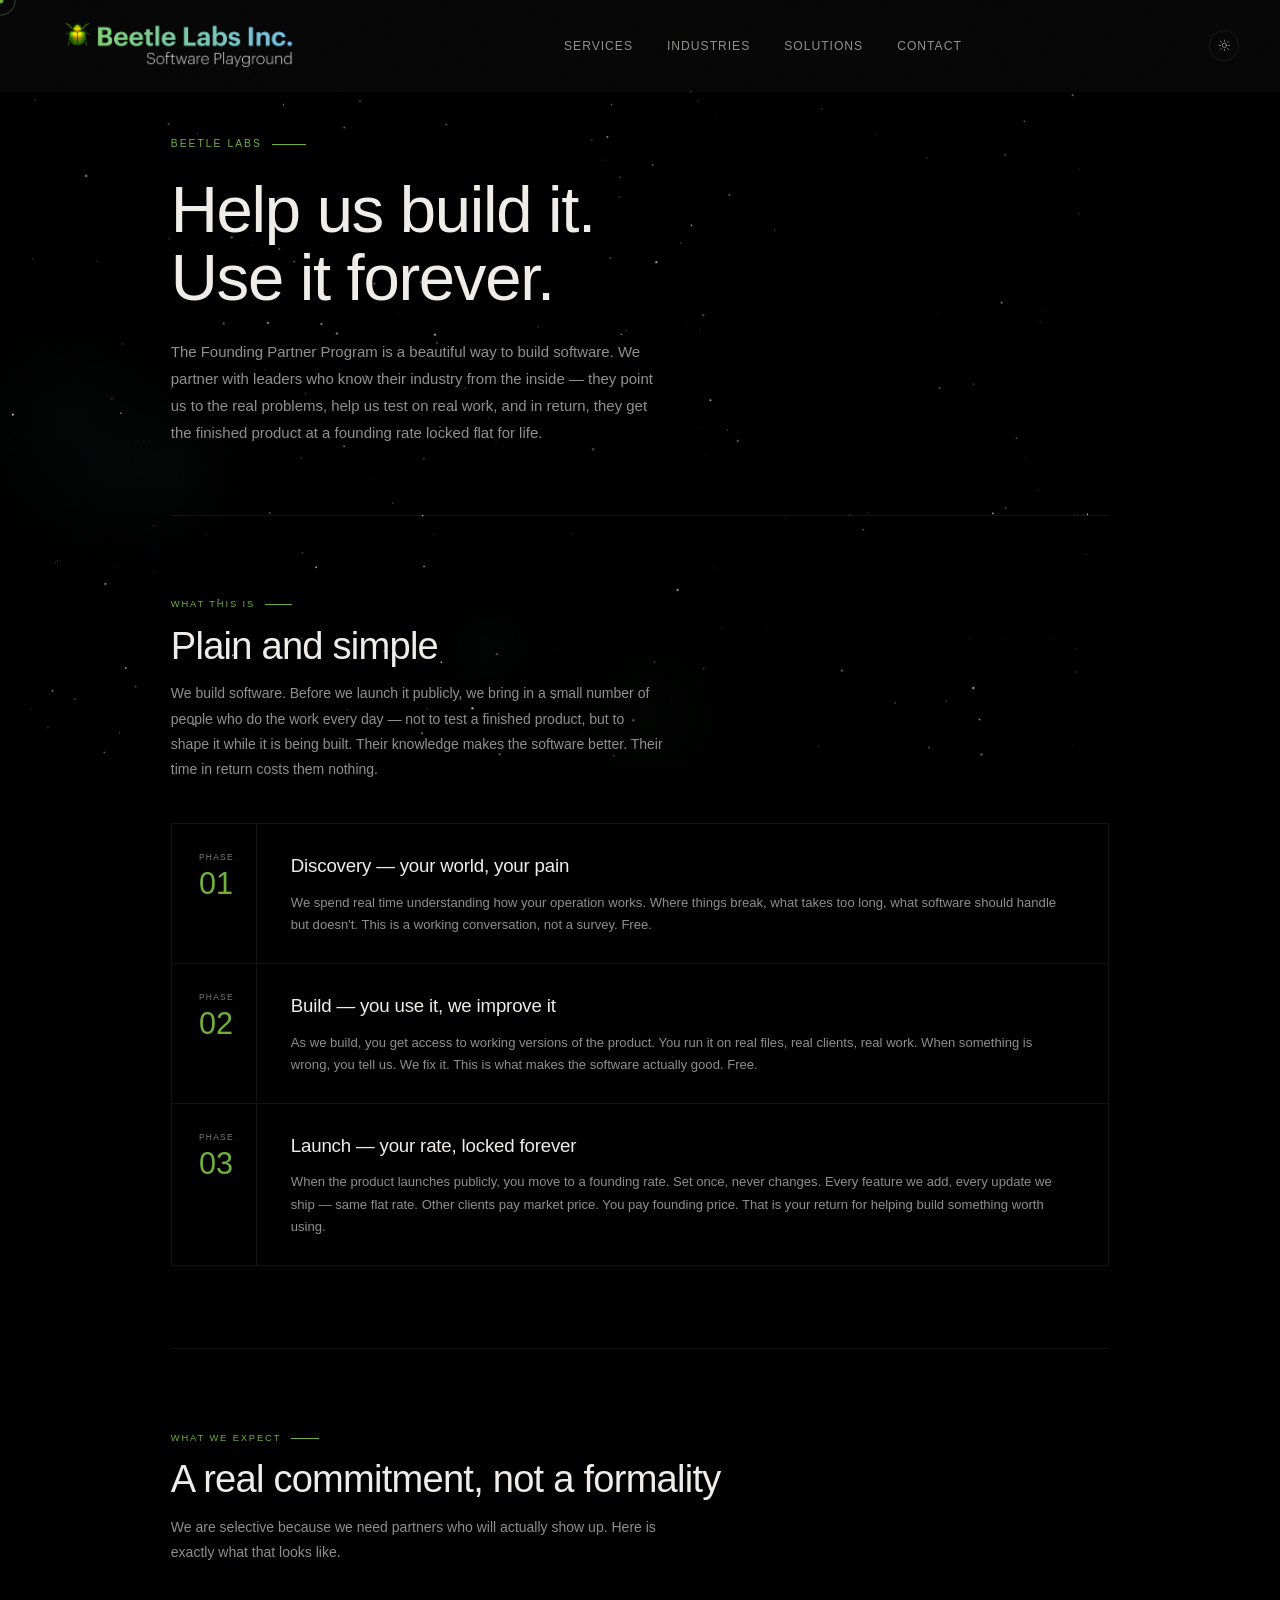
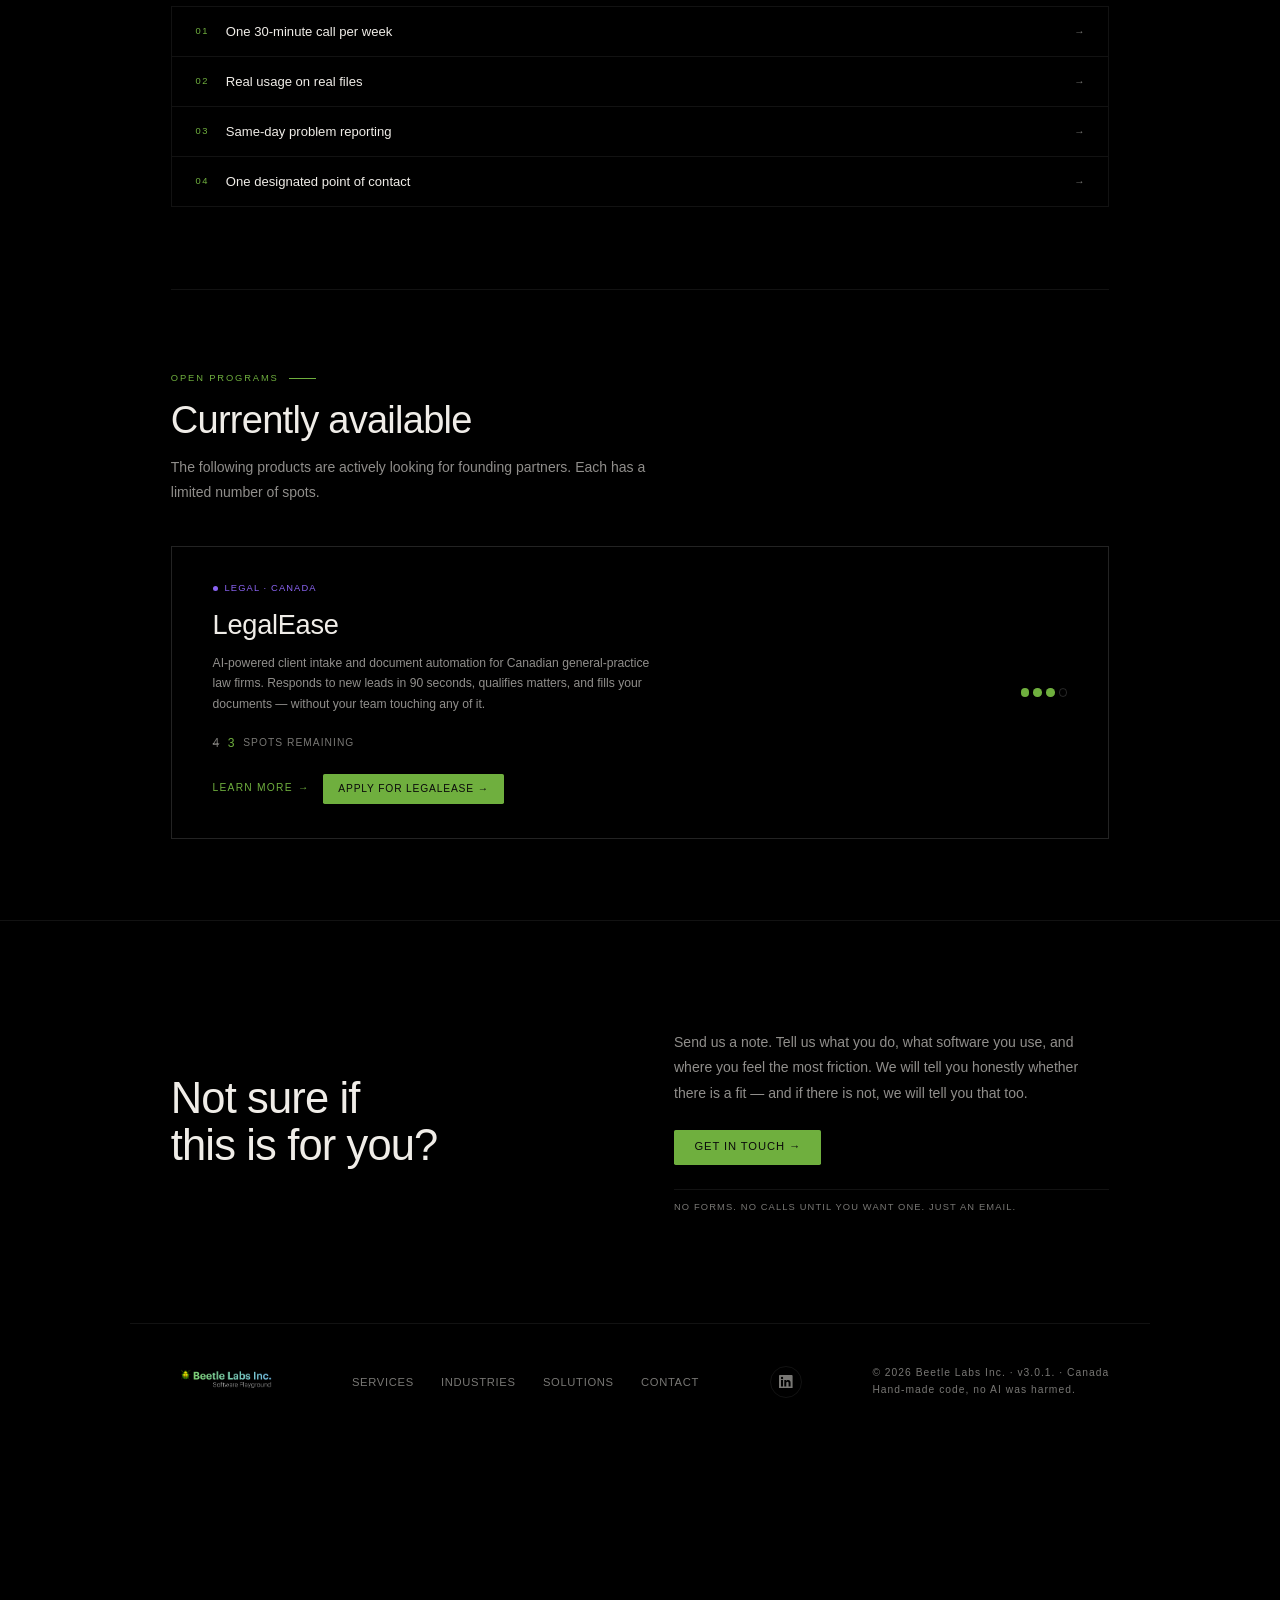
==== commit 36bd5d12: "SEO improvement" ====
--- a/founding-partner.html
+++ b/founding-partner.html
@@ -3,23 +3,23 @@
 <head>
     <meta charset="UTF-8">
     <meta name="viewport" content="width=device-width, initial-scale=1.0">
-    <title>Founding Partner Program — Beetle Labs</title>
+    <title>Founding Partner Program · Beetle Labs</title>
     <link rel="icon" type="image/png" href="/favicon-96x96.png" sizes="96x96" />
     <link rel="icon" type="image/svg+xml" href="/favicon.svg" />
     <link rel="shortcut icon" href="/favicon.ico" />
     <link rel="apple-touch-icon" sizes="180x180" href="/apple-touch-icon.png" />
     <link rel="manifest" href="/site.webmanifest" />
     <meta name="robots" content="index, follow">
-    <meta name="description" content="The Beetle Labs Founding Partner Program — join us in building the next generation of software. Free during the build, founding rate locked for life after launch.">
+    <meta name="description" content="The Beetle Labs Founding Partner Program. Join us in building the next generation of software. Free during the build, founding rate locked for life after launch.">
     <meta name="keywords" content="Beetle Labs founding partner program, LegalEase founding partner, law firm software Canada, software founding partner, Beetle Labs partner program">
     <link rel="canonical" href="https://beetlelabs.tech/founding-partner.html">
     <meta property="og:type" content="website">
-    <meta property="og:title" content="Founding Partner Program — Beetle Labs">
+    <meta property="og:title" content="Founding Partner Program · Beetle Labs">
     <meta property="og:description" content="Help us build it. Use it forever. Join the Beetle Labs Founding Partner Program.">
     <meta property="og:url" content="https://beetlelabs.tech/founding-partner.html">
-    <meta property="og:image" content="https://beetlelabs.tech/assets/img/main-logo.png">
+    <meta property="og:image" content="https://beetlelabs.tech/apple-touch-icon.png">
     <meta name="twitter:card" content="summary_large_image">
-    <meta name="twitter:title" content="Founding Partner Program — Beetle Labs">
+    <meta name="twitter:title" content="Founding Partner Program · Beetle Labs">
     <meta name="twitter:description" content="Help us build it. Use it forever. Join the Beetle Labs Founding Partner Program.">
     <link rel="stylesheet" href="assets/css/styles.css">
     <script defer src="/_vercel/insights/script.js"></script>
--- a/assets/css/styles.css
+++ b/assets/css/styles.css
@@ -972,6 +972,16 @@
             }
             .service-grid { grid-template-columns: 1fr; }
             .partners-grid { grid-template-columns: repeat(2, 1fr); gap: 2.5rem 1.5rem; }
+            .partner-item { height: 70px; }
+            .partner-logo {
+                max-width: 150px;
+                max-height: 34px;
+            }
+            .partner-logo[src*="bcms.png"],
+            .partner-logo[src*="uoft.png"] {
+                max-width: 175px;
+                max-height: 38px;
+            }
             .industry-list { grid-template-columns: 1fr; }
             .industry-item { border-right: none !important; border-bottom: 1px solid var(--border) !important; }
             .industry-item:last-child { border-bottom: none !important; }
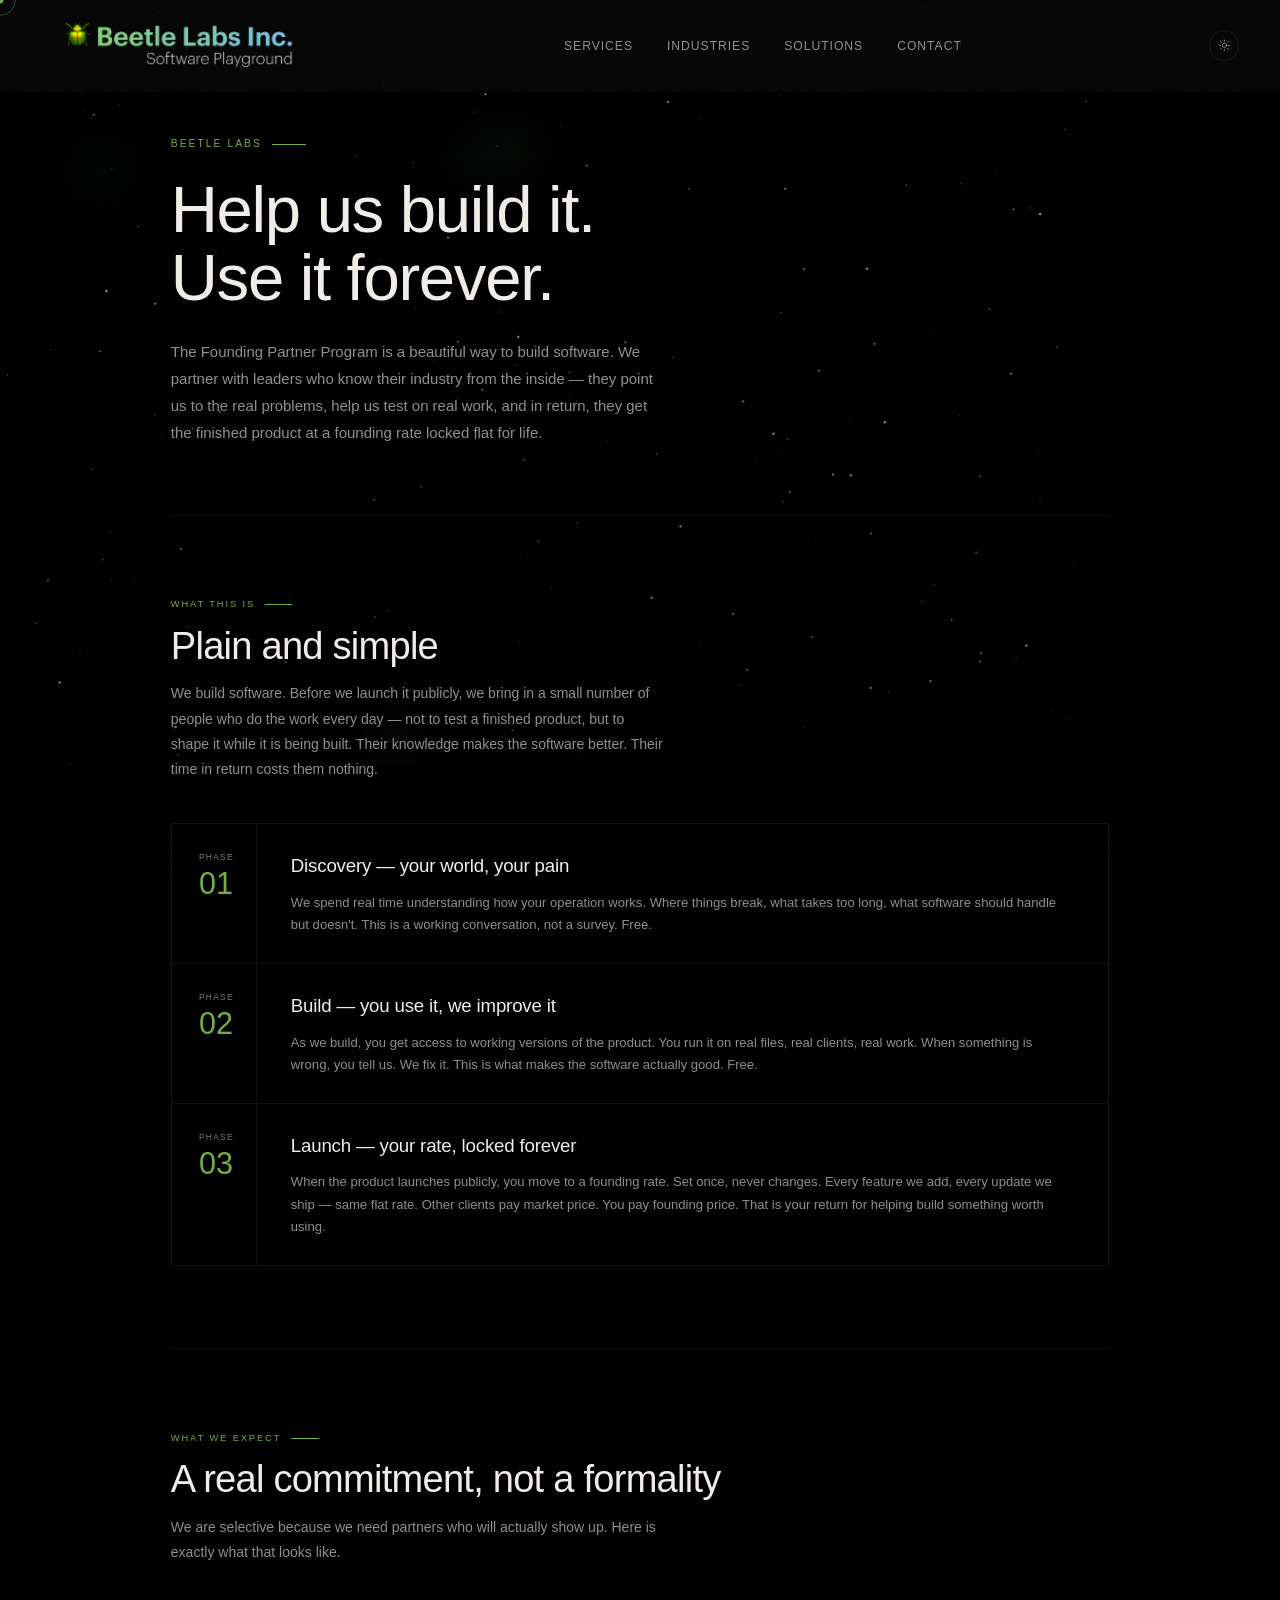
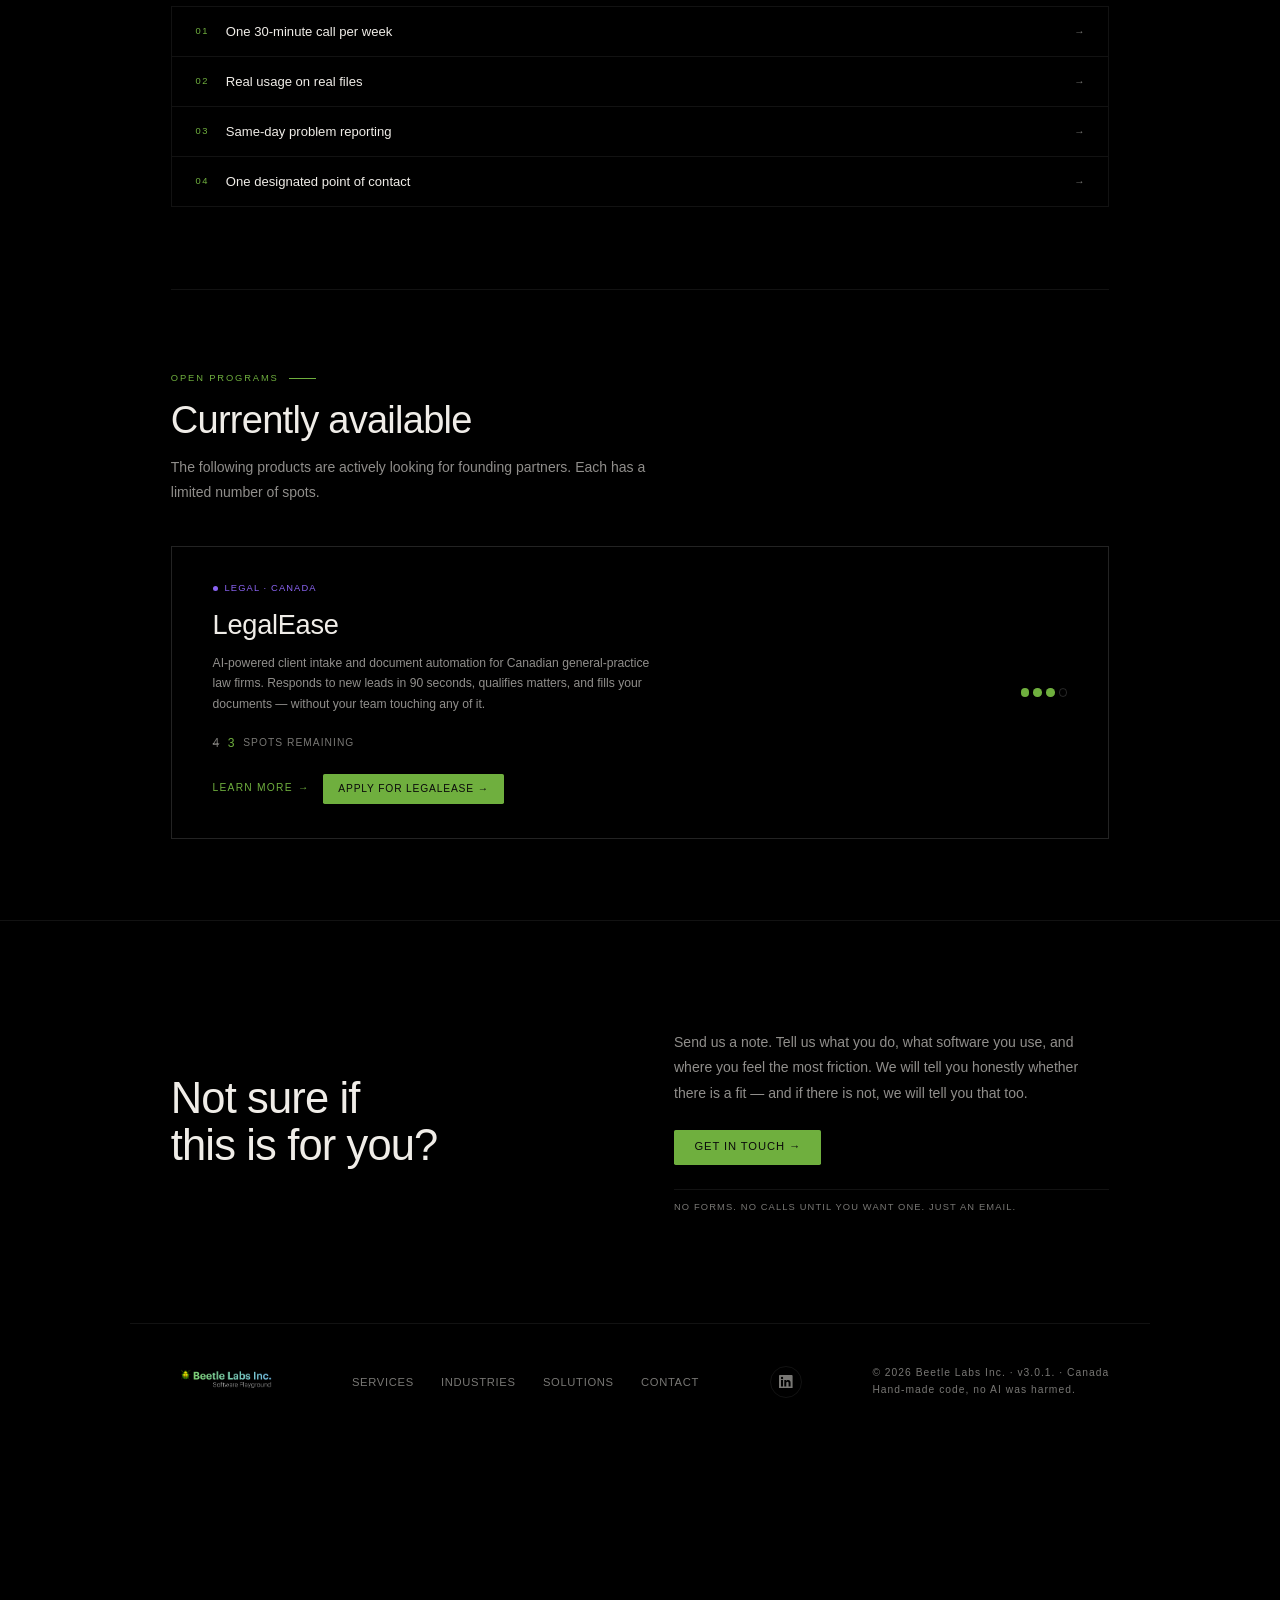
==== commit 16adfcb1: "a11y: aria-expanded on accordion, aria-controls on mobile menu - founding-partner.html: all 4 accord" ====
--- a/founding-partner.html
+++ b/founding-partner.html
@@ -491,50 +491,50 @@
 
         <div class="fpp-expectations">
             <div class="fpp-exp-item">
-                <button class="fpp-exp-trigger">
+                <button class="fpp-exp-trigger" aria-expanded="false" aria-controls="fpp-body-1">
                     <div class="fpp-exp-trigger-left">
                         <span class="fpp-exp-num">01</span>
                         <span class="fpp-exp-title">One 30-minute call per week</span>
                     </div>
                     <span class="fpp-exp-arrow">→</span>
                 </button>
-                <div class="fpp-exp-body">
+                <div class="fpp-exp-body" id="fpp-body-1">
                     <div class="fpp-exp-body-inner">A working call, not a status update. We review what shipped, what broke, and what to prioritize next. Your feedback lives here — no written reports required.</div>
                 </div>
             </div>
             <div class="fpp-exp-item">
-                <button class="fpp-exp-trigger">
+                <button class="fpp-exp-trigger" aria-expanded="false" aria-controls="fpp-body-2">
                     <div class="fpp-exp-trigger-left">
                         <span class="fpp-exp-num">02</span>
                         <span class="fpp-exp-title">Real usage on real files</span>
                     </div>
                     <span class="fpp-exp-arrow">→</span>
                 </button>
-                <div class="fpp-exp-body">
+                <div class="fpp-exp-body" id="fpp-body-2">
                     <div class="fpp-exp-body-inner">Not test data. Not demos. Actual clients, actual work, a minimum of a few times per week. Usage on real files is what surfaces real problems. That is the whole point.</div>
                 </div>
             </div>
             <div class="fpp-exp-item">
-                <button class="fpp-exp-trigger">
+                <button class="fpp-exp-trigger" aria-expanded="false" aria-controls="fpp-body-3">
                     <div class="fpp-exp-trigger-left">
                         <span class="fpp-exp-num">03</span>
                         <span class="fpp-exp-title">Same-day problem reporting</span>
                     </div>
                     <span class="fpp-exp-arrow">→</span>
                 </button>
-                <div class="fpp-exp-body">
+                <div class="fpp-exp-body" id="fpp-body-3">
                     <div class="fpp-exp-body-inner">If something breaks or produces a wrong result on a real file, we need to know that day — not at the next weekly call. A quick message is enough. Speed of feedback is what keeps the build moving.</div>
                 </div>
             </div>
             <div class="fpp-exp-item">
-                <button class="fpp-exp-trigger">
+                <button class="fpp-exp-trigger" aria-expanded="false" aria-controls="fpp-body-4">
                     <div class="fpp-exp-trigger-left">
                         <span class="fpp-exp-num">04</span>
                         <span class="fpp-exp-title">One designated point of contact</span>
                     </div>
                     <span class="fpp-exp-arrow">→</span>
                 </button>
-                <div class="fpp-exp-body">
+                <div class="fpp-exp-body" id="fpp-body-4">
                     <div class="fpp-exp-body-inner">A senior person on your side who owns the relationship — attends the weekly calls, runs the real tests, and gives the direct feedback. Not a rotating door of people. One person who knows the product and stays involved.</div>
                 </div>
             </div>
@@ -611,8 +611,14 @@
         trigger.addEventListener('click', () => {
             const item = trigger.closest('.fpp-exp-item');
             const isOpen = item.classList.contains('open');
-            document.querySelectorAll('.fpp-exp-item').forEach(i => i.classList.remove('open'));
-            if (!isOpen) item.classList.add('open');
+            document.querySelectorAll('.fpp-exp-item').forEach(i => {
+                i.classList.remove('open');
+                i.querySelector('.fpp-exp-trigger').setAttribute('aria-expanded', 'false');
+            });
+            if (!isOpen) {
+                item.classList.add('open');
+                trigger.setAttribute('aria-expanded', 'true');
+            }
         });
     });
 </script>
--- a/assets/css/styles.css
+++ b/assets/css/styles.css
@@ -1355,4 +1355,22 @@
             .product { grid-template-columns: 1fr; }
             .product-left { border-right: none; border-bottom: 1px solid var(--border); }
             .bottom-cta-inner { grid-template-columns: 1fr; gap: 3rem; padding: 5rem 1.5rem; }
-        }+        }
+        /* ── REDUCED MOTION ── */
+        @media (prefers-reduced-motion: reduce) {
+            /* Kill all CSS transitions and keyframe animations */
+            *, *::before, *::after {
+                animation-duration: 0.01ms !important;
+                animation-iteration-count: 1 !important;
+                transition-duration: 0.01ms !important;
+            }
+            /* Scroll reveals: show immediately, no movement */
+            .fade-in-up {
+                opacity: 1 !important;
+                transform: none !important;
+            }
+            /* Starfield canvas: hide it */
+            #cosmos-canvas { display: none; }
+            /* Grain overlay: hide it */
+            body::after { display: none; }
+        }
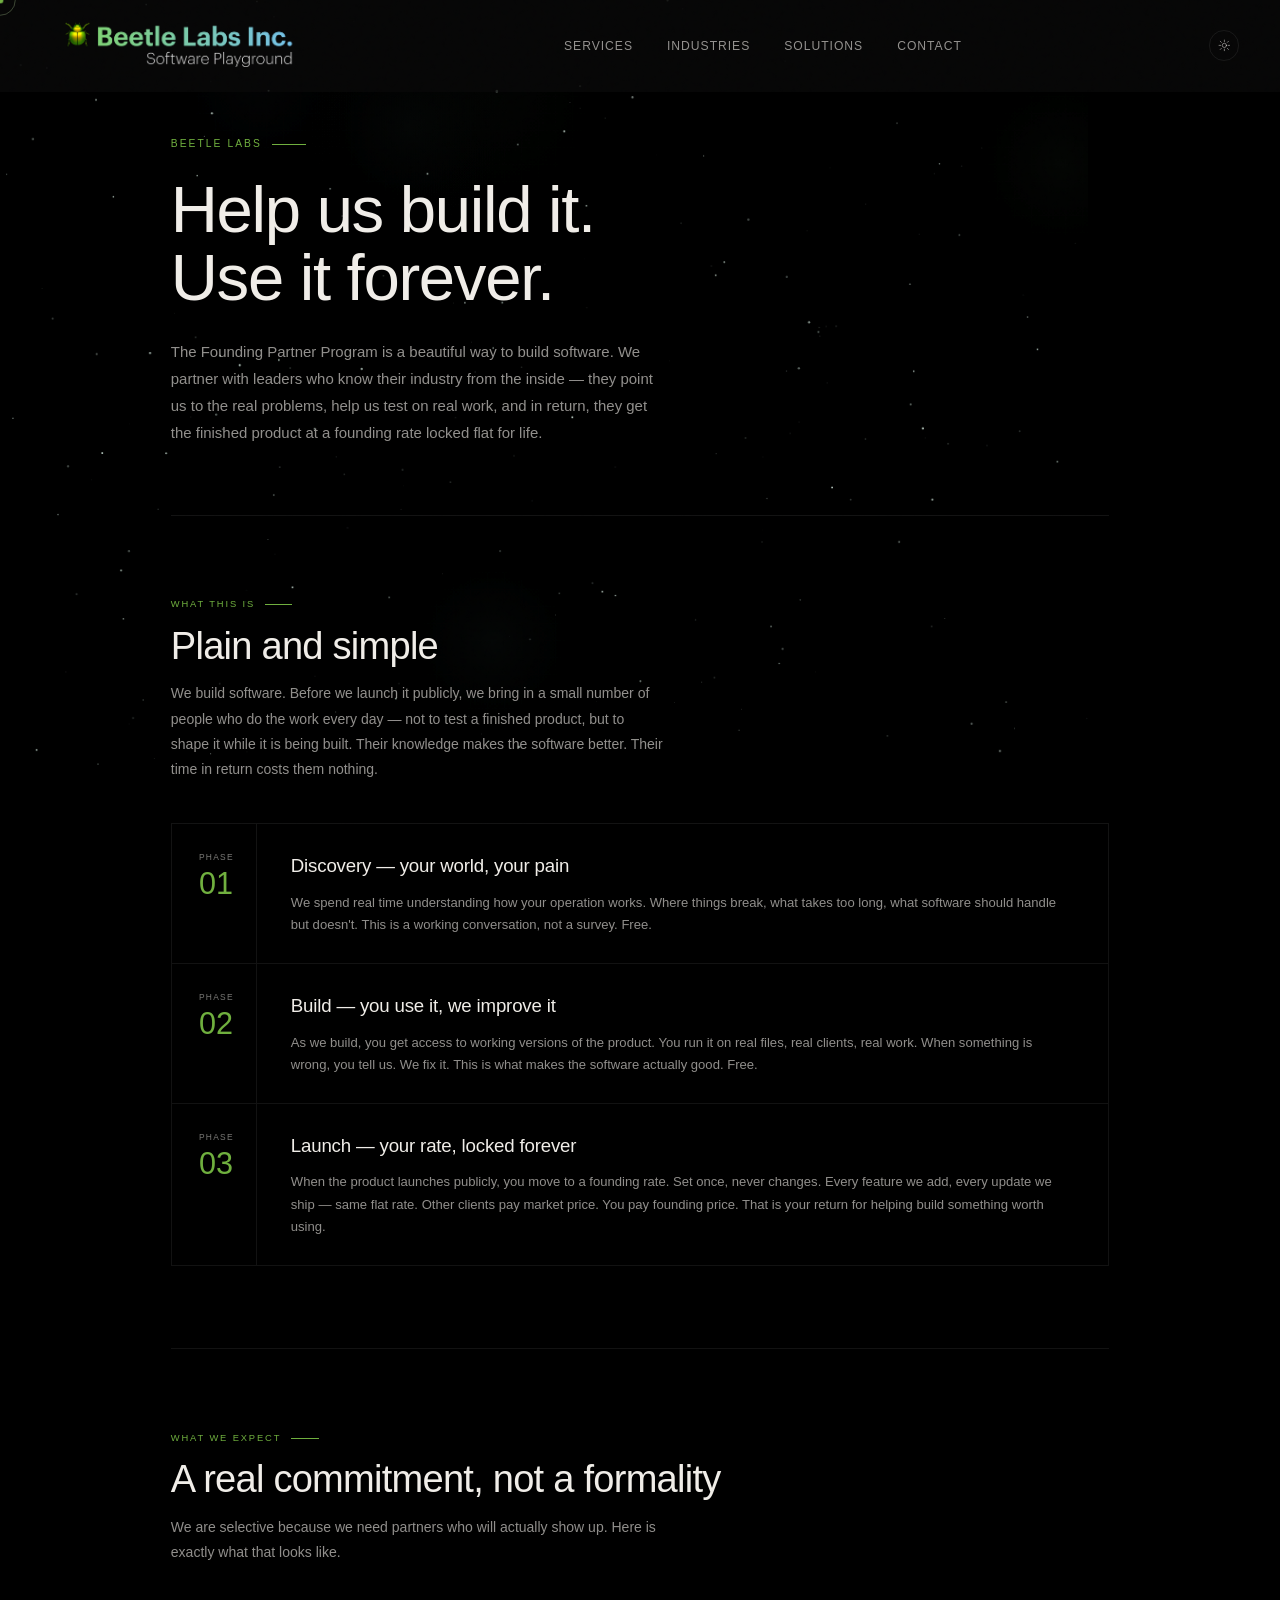
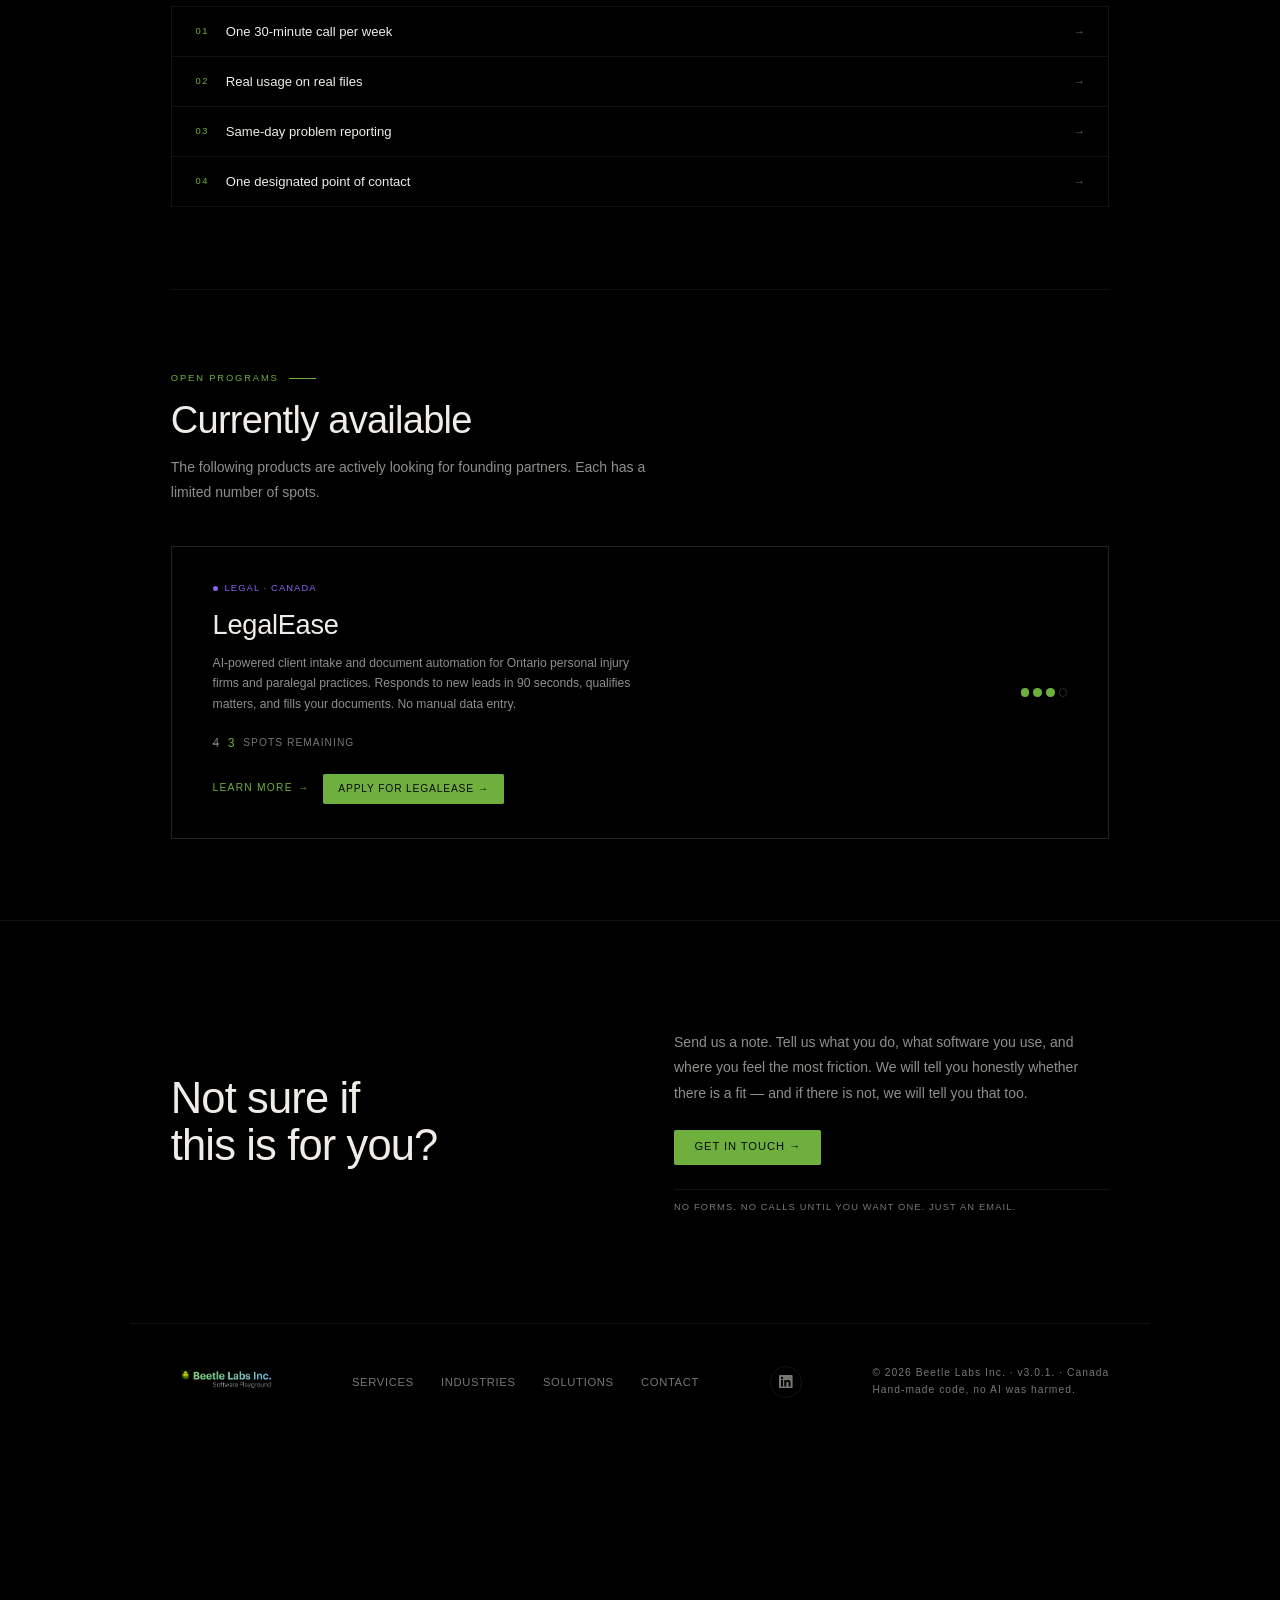
==== commit f102c916: "copy+contrast: fix LegalEase niche copy, raise dim text contrast in light mode - founding-partner.ht" ====
--- a/founding-partner.html
+++ b/founding-partner.html
@@ -555,7 +555,7 @@
                         <span class="fpp-program-tag-text">Legal · Canada</span>
                     </div>
                     <div class="fpp-program-name">LegalEase</div>
-                    <p class="fpp-program-desc">AI-powered client intake and document automation for Canadian general-practice law firms. Responds to new leads in 90 seconds, qualifies matters, and fills your documents — without your team touching any of it.</p>
+                    <p class="fpp-program-desc">AI-powered client intake and document automation for Ontario personal injury firms and paralegal practices. Responds to new leads in 90 seconds, qualifies matters, and fills your documents. No manual data entry.</p>
                     <div class="fpp-program-spots">
                         <span class="fpp-spots-crossed">4</span>
                         <span class="fpp-spots-current">3</span>
--- a/assets/css/styles.css
+++ b/assets/css/styles.css
@@ -29,8 +29,8 @@
             --border: rgba(0,0,0,0.07);
             --border-hover: rgba(0,0,0,0.15);
             --text: #1a1814;
-            --text-muted: rgba(26,24,20,0.5);
-            --text-dim: rgba(26,24,20,0.3);
+            --text-muted: rgba(26,24,20,0.65);
+            --text-dim: rgba(26,24,20,0.60);
             --accent: #4c8a2e;
             --accent2: #3a7a60;
             --accent3: #6a7a45;
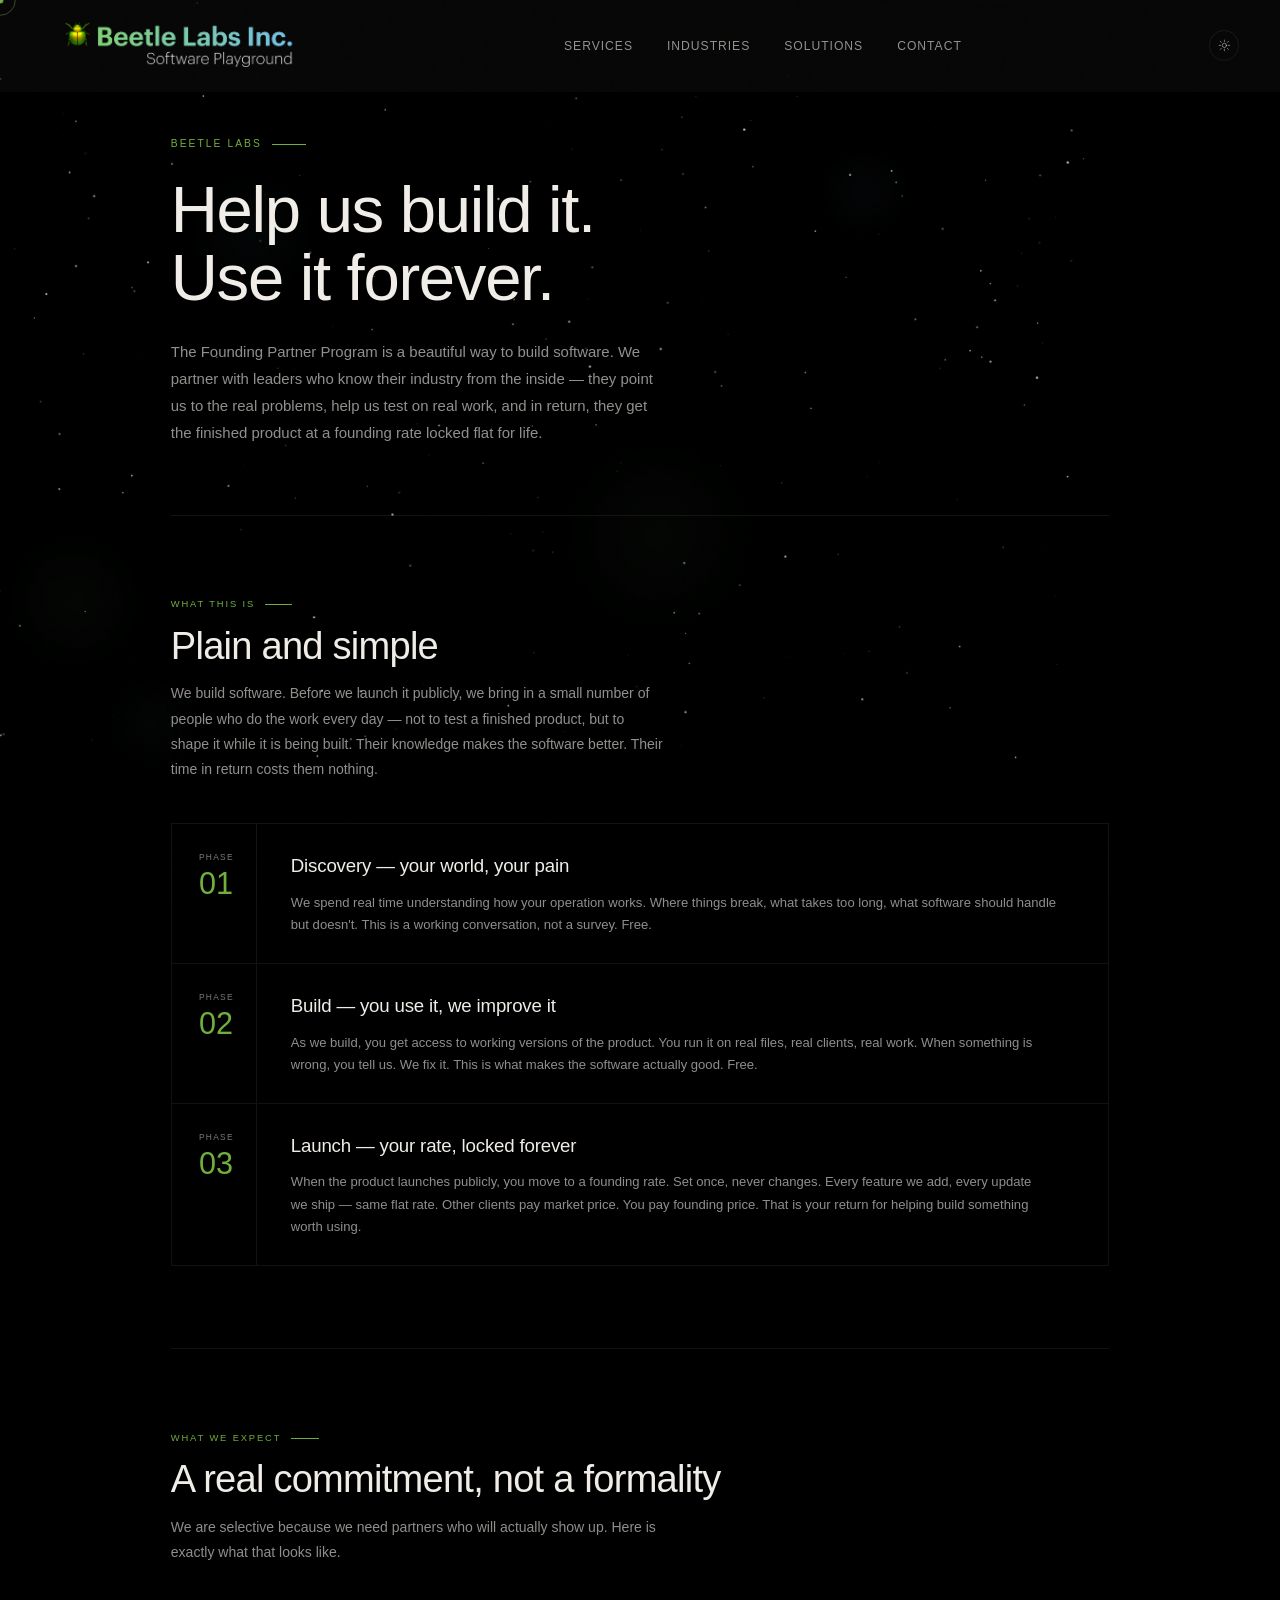
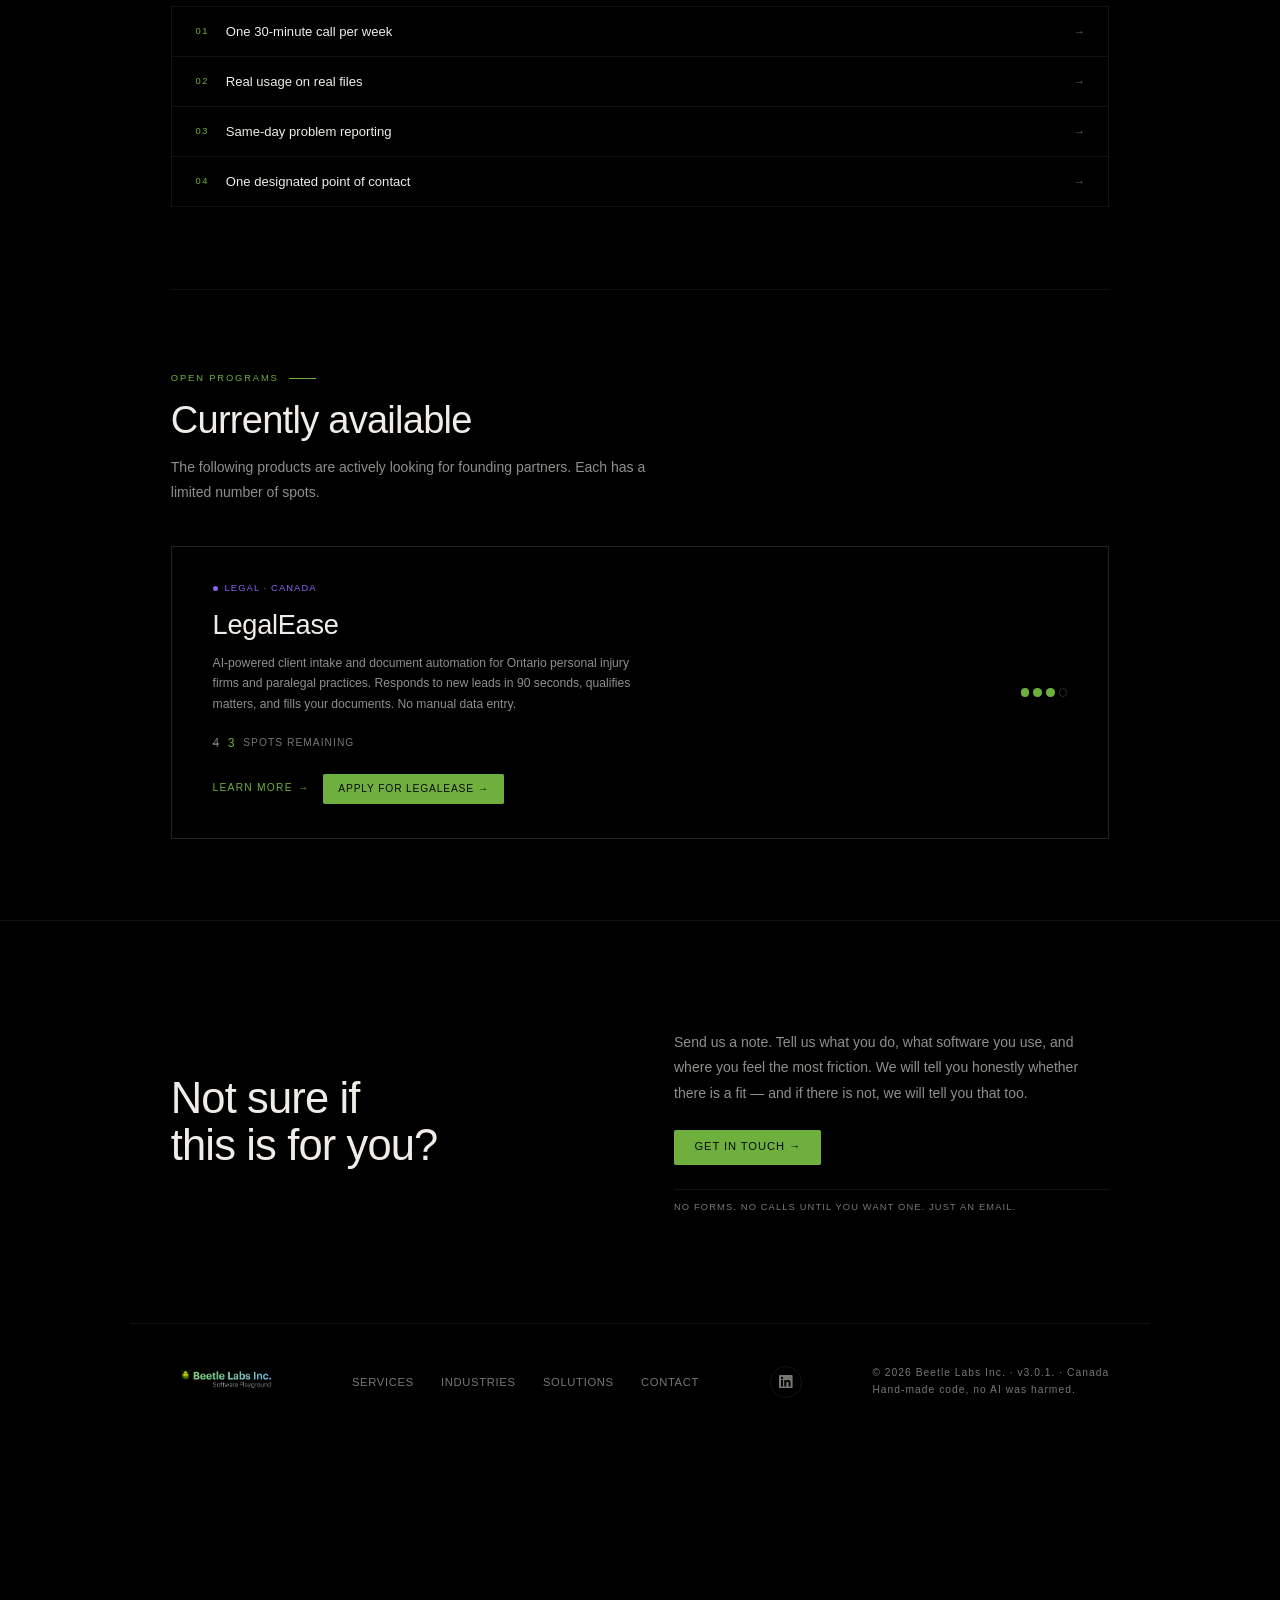
==== commit 1e95ae67: "metadata: og:title fix, theme-color, title format, version strings, social card path - index.html: o" ====
--- a/founding-partner.html
+++ b/founding-partner.html
@@ -21,7 +21,7 @@
     <meta name="twitter:card" content="summary_large_image">
     <meta name="twitter:title" content="Founding Partner Program · Beetle Labs">
     <meta name="twitter:description" content="Help us build it. Use it forever. Join the Beetle Labs Founding Partner Program.">
-    <link rel="stylesheet" href="assets/css/styles.css">
+    <link rel="stylesheet" href="assets/css/styles.css?v=2.3">
     <script defer src="/_vercel/insights/script.js"></script>
 
     <style>
@@ -603,7 +603,7 @@
 
 <div id="footer-mount"></div>
 
-<script src="assets/js/components.js"></script>
+<script src="assets/js/components.js?v=2.3"></script>
 
 <script>
     // Expectations accordion
--- a/assets/css/styles.css
+++ b/assets/css/styles.css
@@ -61,7 +61,12 @@
             font-weight: 300;
             overflow-x: hidden;
             transition: background 0.4s var(--easing), color 0.4s var(--easing);
-        }
+            -webkit-font-smoothing: antialiased;
+            -moz-osx-font-smoothing: grayscale;
+        }
+
+        h1, h2, h3, h4 { text-wrap: balance; }
+        p { text-wrap: pretty; }
 
         /* ── CANVAS ── */
         #cosmos-canvas {
@@ -87,7 +92,7 @@
             background: rgba(10,10,10,0.6);
             backdrop-filter: blur(24px);
             border-bottom: 1px solid var(--border);
-            transition: all 0.4s var(--easing);
+            transition: background 0.4s var(--easing), border-color 0.4s var(--easing), backdrop-filter 0.4s var(--easing);
         }
 
         [data-theme="light"] nav {
@@ -222,7 +227,7 @@
 
         /* ── HERO ── */
         .hero {
-            min-height: 100vh;
+            min-height: 100dvh;
             display: flex;
             flex-direction: column;
             justify-content: center;
@@ -602,6 +607,7 @@
             letter-spacing: -0.03em;
             color: var(--text);
             margin-bottom: 0.5rem;
+            font-variant-numeric: tabular-nums;
         }
 
         .metric-num span {
@@ -1356,6 +1362,17 @@
             .product-left { border-right: none; border-bottom: 1px solid var(--border); }
             .bottom-cta-inner { grid-template-columns: 1fr; gap: 3rem; padding: 5rem 1.5rem; }
         }
+        /* ── HOVER GATING: only apply hover motion on devices that have hover ──
+           Prevents touch devices from getting "stuck" hover states after a tap */
+        @media (hover: hover) and (pointer: fine) {
+            .service-card:hover,
+            .process-step:hover,
+            .suite-strip-item:hover,
+            .partner-item:hover,
+            .outcome-item:hover { background: var(--bg3); }
+            .btn-ghost:hover { border-color: var(--border-hover); color: var(--text); }
+        }
+
         /* ── REDUCED MOTION ── */
         @media (prefers-reduced-motion: reduce) {
             /* Kill all CSS transitions and keyframe animations */
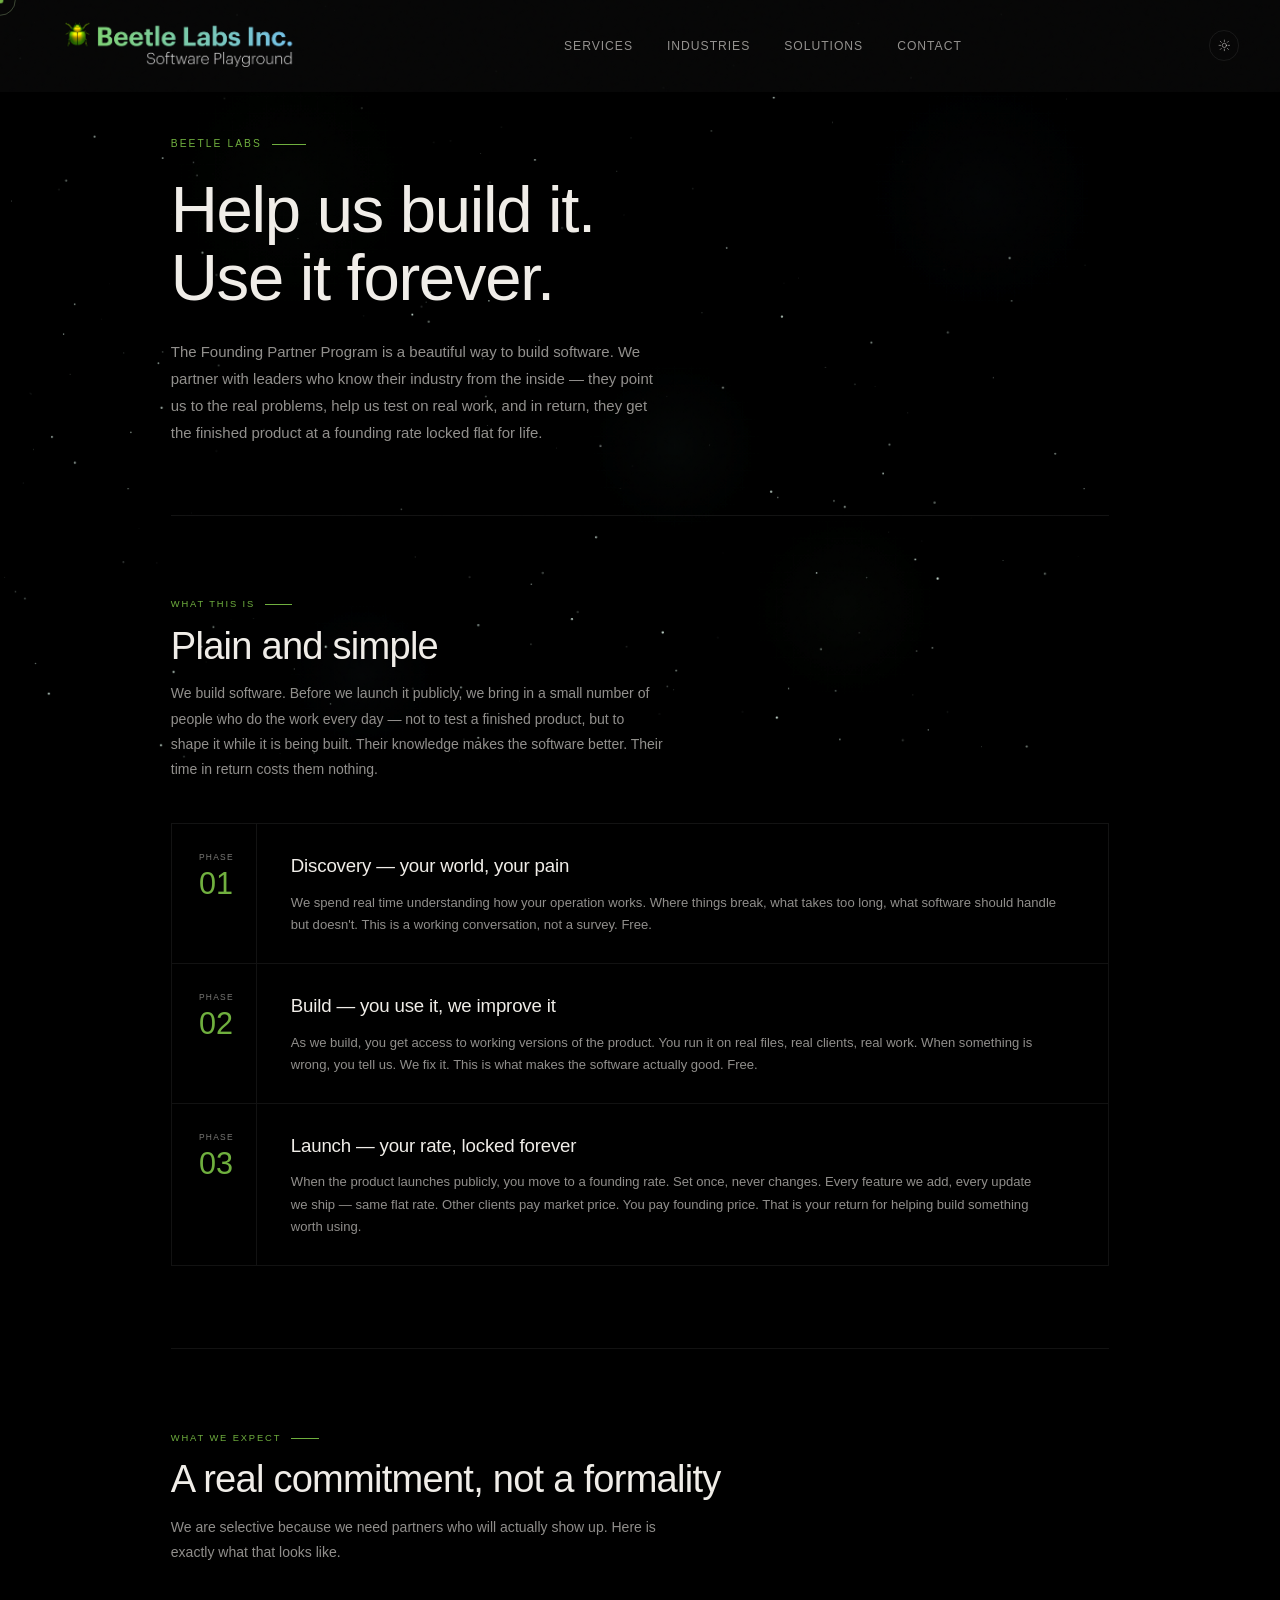
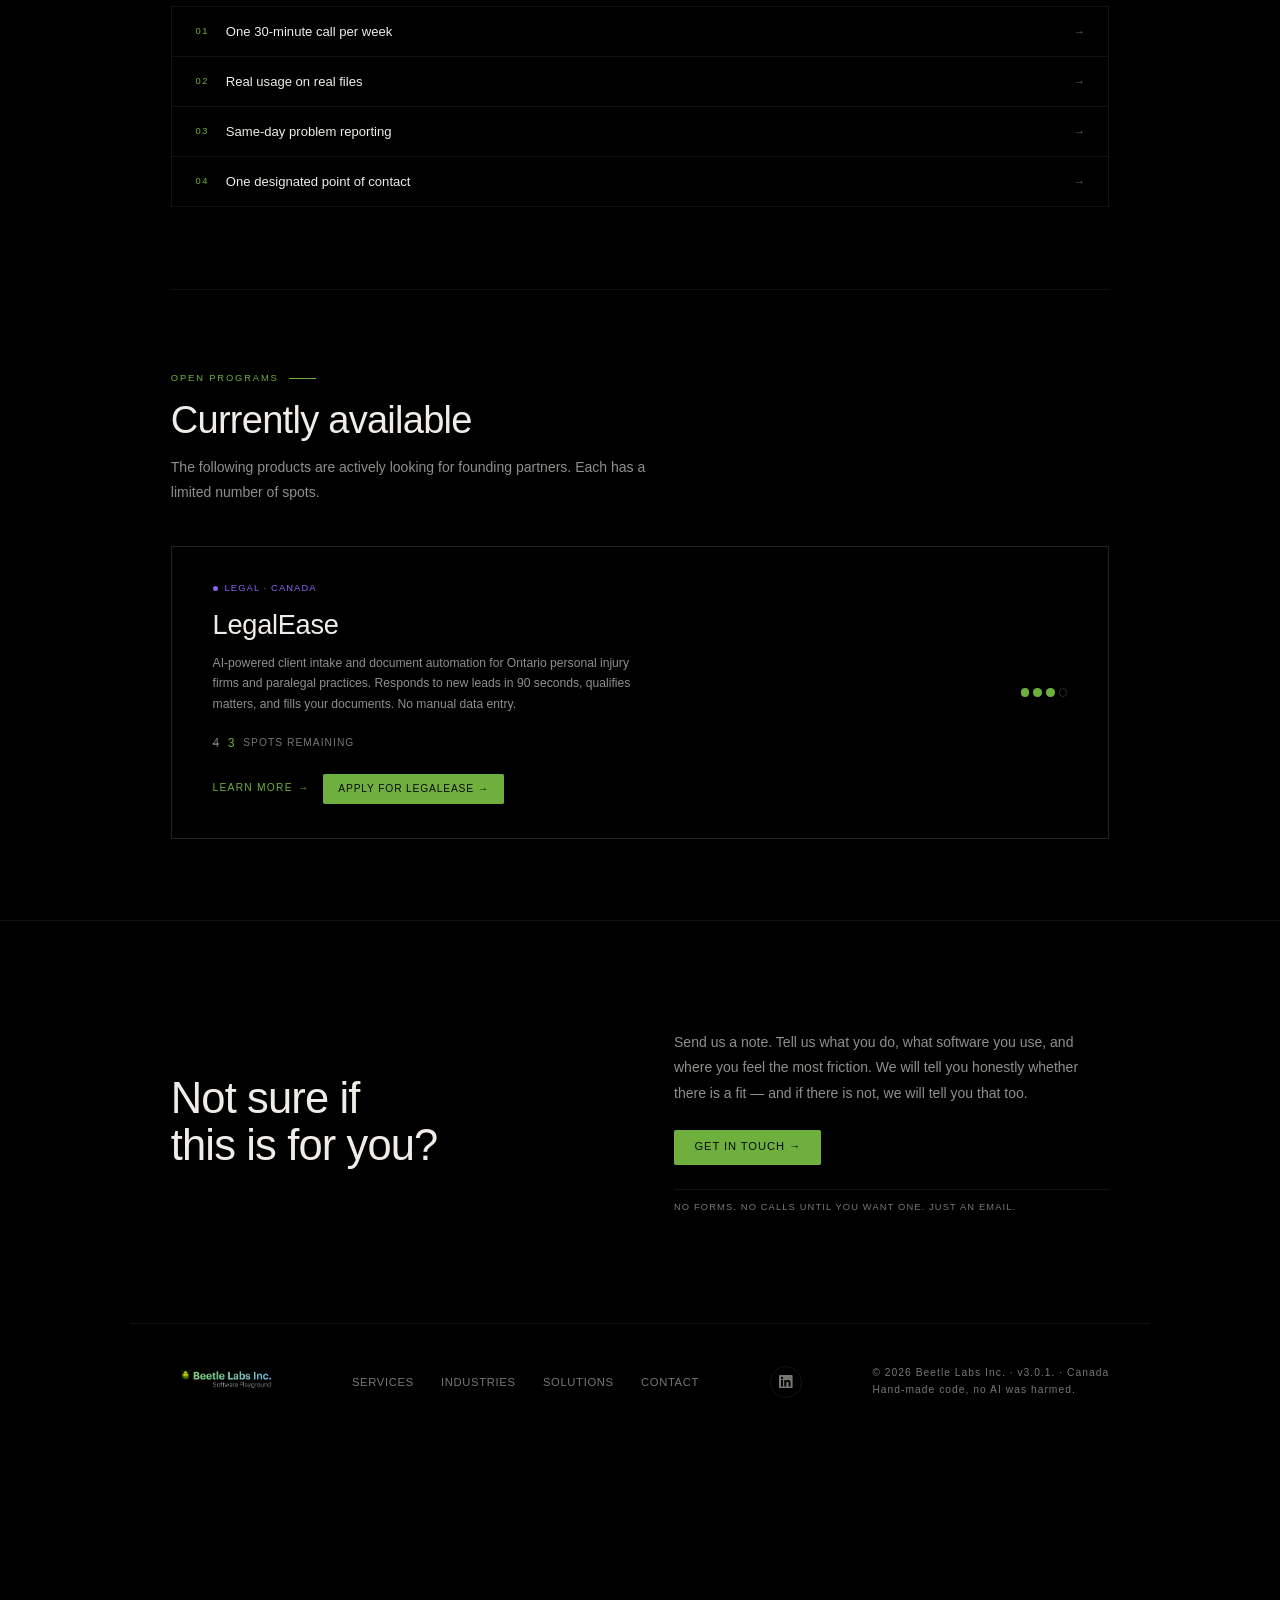
==== commit 6f841cc3: "Merge Burlington Chamber membership block from origin/master Resolve index.html head conflict by kee" ====
--- a/founding-partner.html
+++ b/founding-partner.html
@@ -21,7 +21,7 @@
     <meta name="twitter:card" content="summary_large_image">
     <meta name="twitter:title" content="Founding Partner Program · Beetle Labs">
     <meta name="twitter:description" content="Help us build it. Use it forever. Join the Beetle Labs Founding Partner Program.">
-    <link rel="stylesheet" href="assets/css/styles.css?v=2.3">
+    <link rel="stylesheet" href="assets/css/styles.css?v=2.4">
     <script defer src="/_vercel/insights/script.js"></script>
 
     <style>
@@ -603,7 +603,7 @@
 
 <div id="footer-mount"></div>
 
-<script src="assets/js/components.js?v=2.3"></script>
+<script src="assets/js/components.js?v=2.4"></script>
 
 <script>
     // Expectations accordion
--- a/assets/css/styles.css
+++ b/assets/css/styles.css
@@ -685,6 +685,35 @@
 
         [data-theme="light"] .partner-item:hover .partner-logo {
             filter: invert(1) drop-shadow(0 0 14px rgba(0,0,0,0.25));
+        }
+
+        /* ── MEMBERSHIPS (sub-block inside Partners) ── */
+        .memberships {
+            max-width: 1200px;
+            margin: 3.5rem auto 0;
+            padding: 0 3rem;
+        }
+
+        .memberships-label {
+            border-top: 1px solid var(--border);
+            padding-top: 3rem;
+            margin-bottom: 2rem;
+        }
+
+        .memberships-row {
+            display: flex;
+            flex-wrap: wrap;
+            justify-content: center;
+            gap: 2rem 4rem;
+        }
+
+        .member-item { height: auto; }
+
+        .partner-logo.member-logo {
+            max-width: none;
+            max-height: none;
+            height: 64px;
+            opacity: 0.8;
         }
 
         /* ── CTA ── */
@@ -988,6 +1017,9 @@
                 max-width: 175px;
                 max-height: 38px;
             }
+            .memberships { margin-top: 2.25rem; padding-left: 1.5rem; padding-right: 1.5rem; }
+            .memberships-label { padding-top: 2.25rem; margin-bottom: 1.6rem; }
+            .partner-logo.member-logo { height: 54px; }
             .industry-list { grid-template-columns: 1fr; }
             .industry-item { border-right: none !important; border-bottom: 1px solid var(--border) !important; }
             .industry-item:last-child { border-bottom: none !important; }
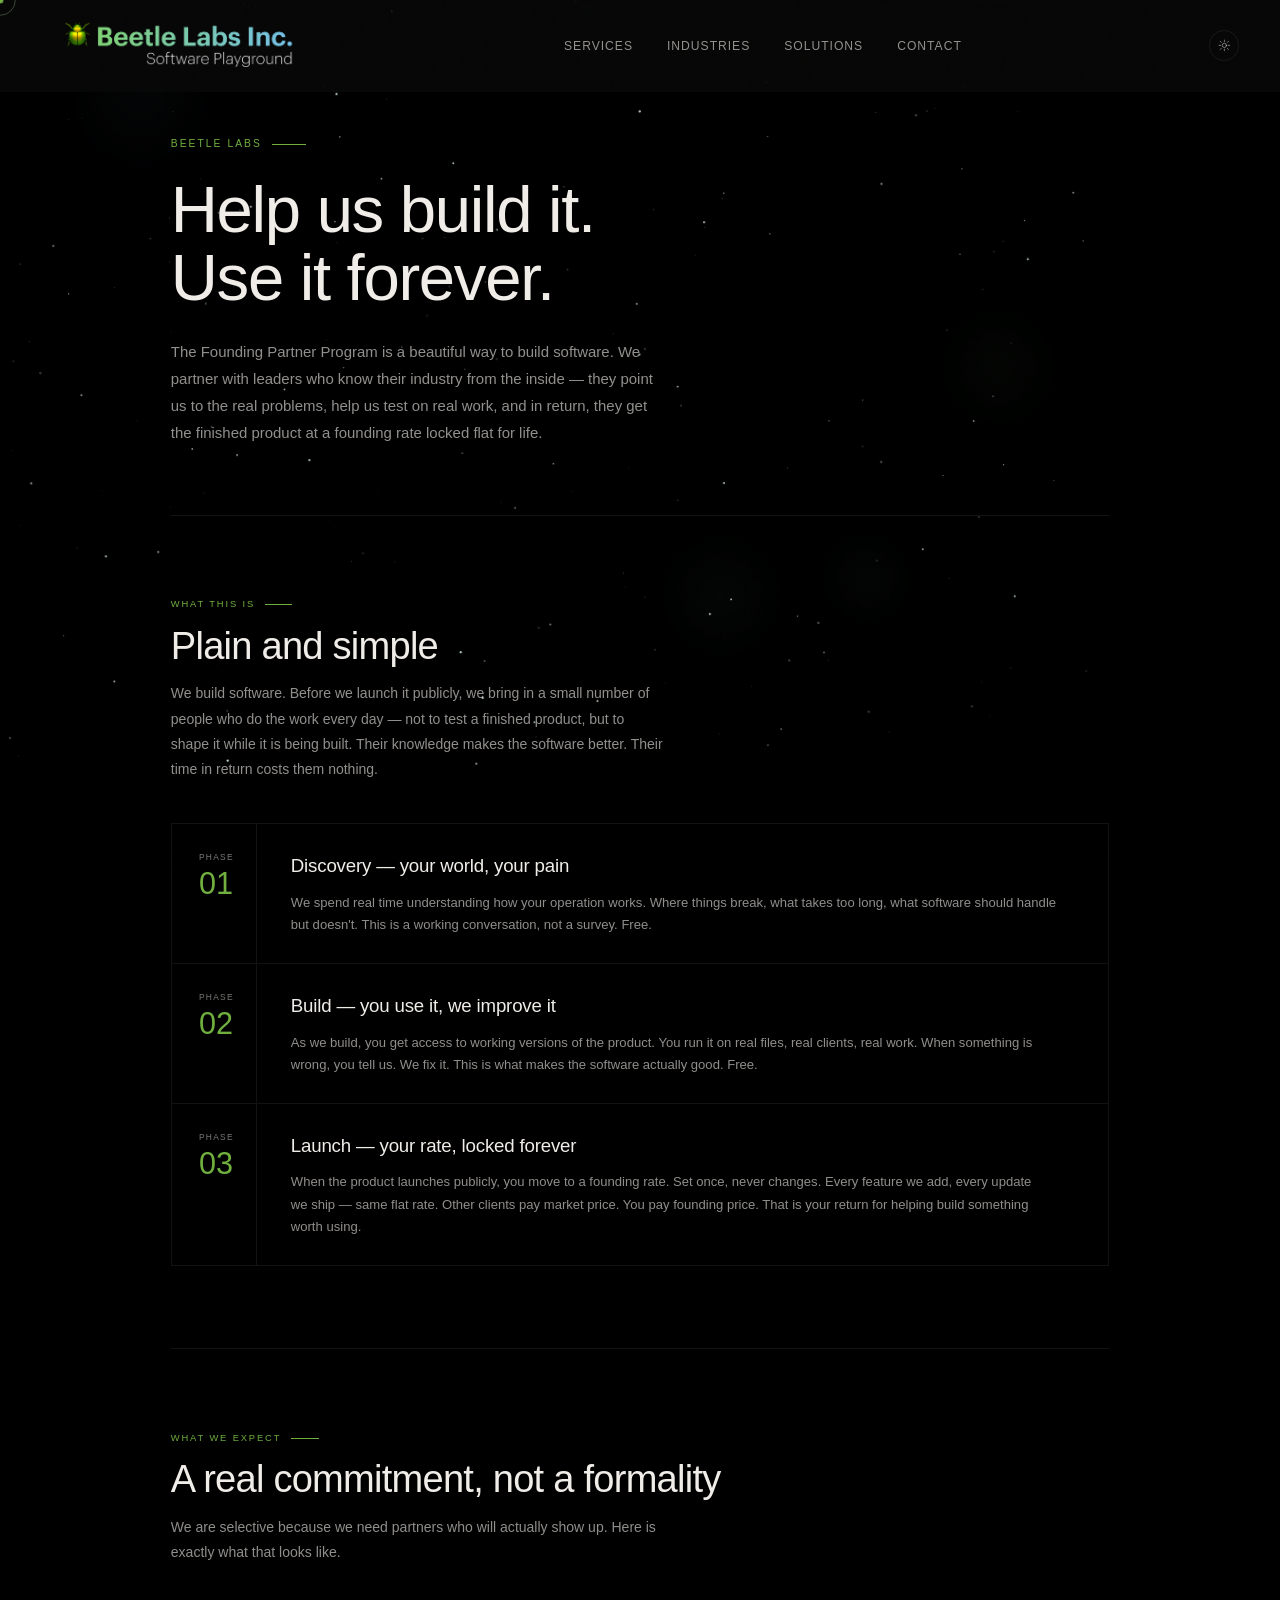
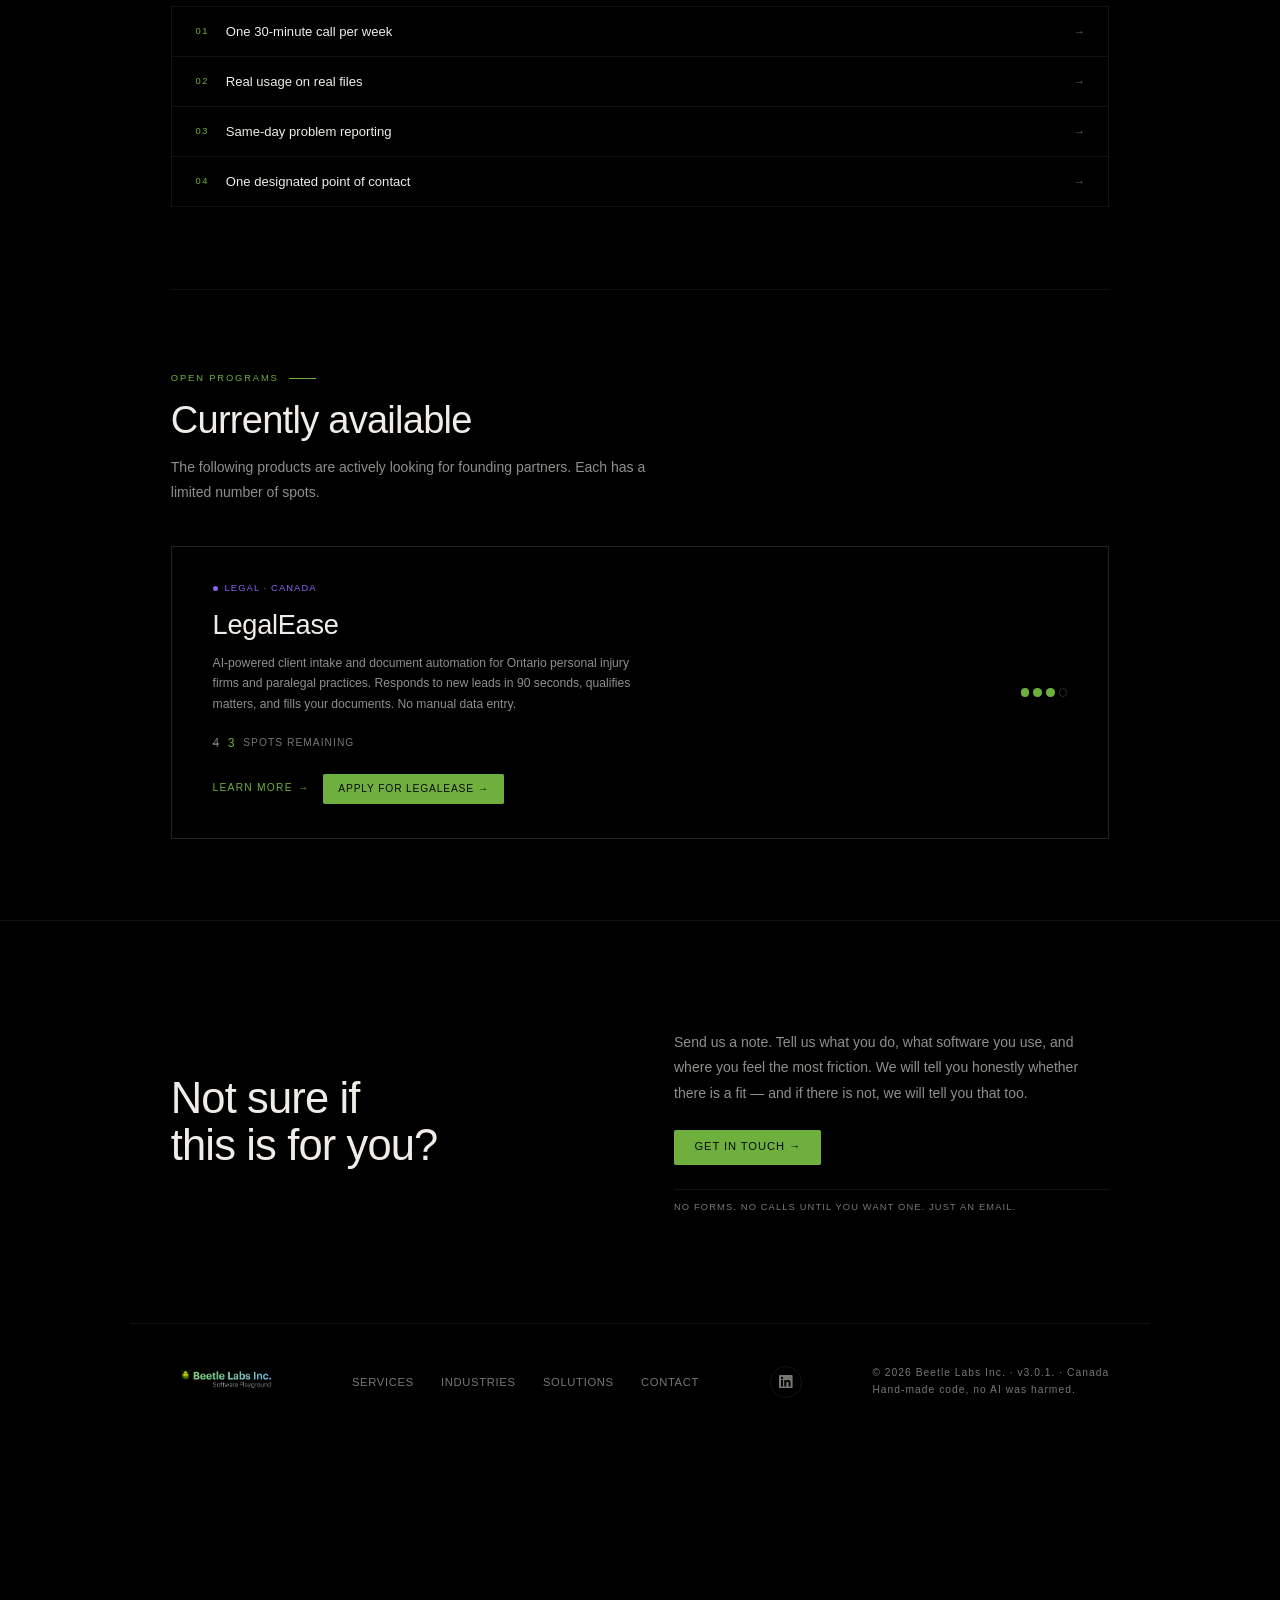
==== commit 5245adaa: "Restore original partner logo hover (drop background box from hover gating) Co-Authored-By: Claude O" ====
--- a/founding-partner.html
+++ b/founding-partner.html
@@ -21,7 +21,7 @@
     <meta name="twitter:card" content="summary_large_image">
     <meta name="twitter:title" content="Founding Partner Program · Beetle Labs">
     <meta name="twitter:description" content="Help us build it. Use it forever. Join the Beetle Labs Founding Partner Program.">
-    <link rel="stylesheet" href="assets/css/styles.css?v=2.4">
+    <link rel="stylesheet" href="assets/css/styles.css?v=2.5">
     <script defer src="/_vercel/insights/script.js"></script>
 
     <style>
--- a/assets/css/styles.css
+++ b/assets/css/styles.css
@@ -1400,7 +1400,6 @@
             .service-card:hover,
             .process-step:hover,
             .suite-strip-item:hover,
-            .partner-item:hover,
             .outcome-item:hover { background: var(--bg3); }
             .btn-ghost:hover { border-color: var(--border-hover); color: var(--text); }
         }
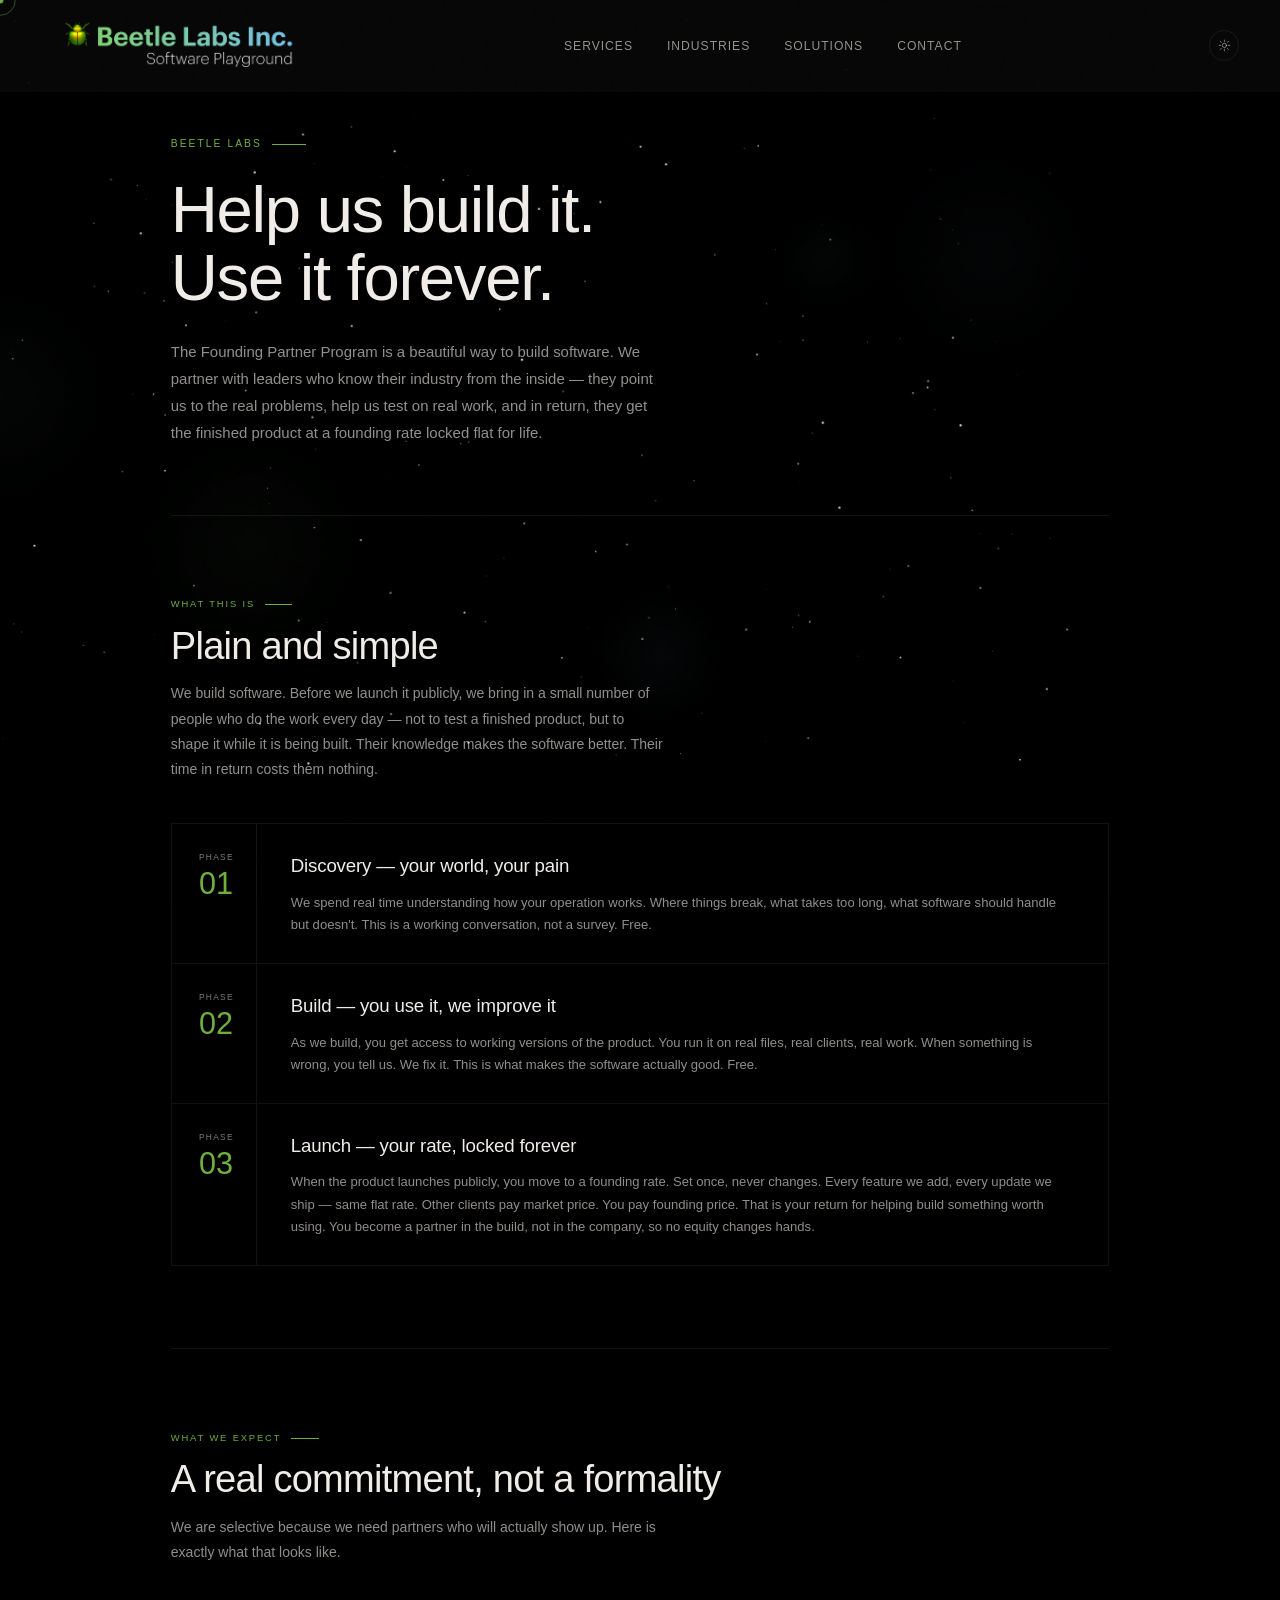
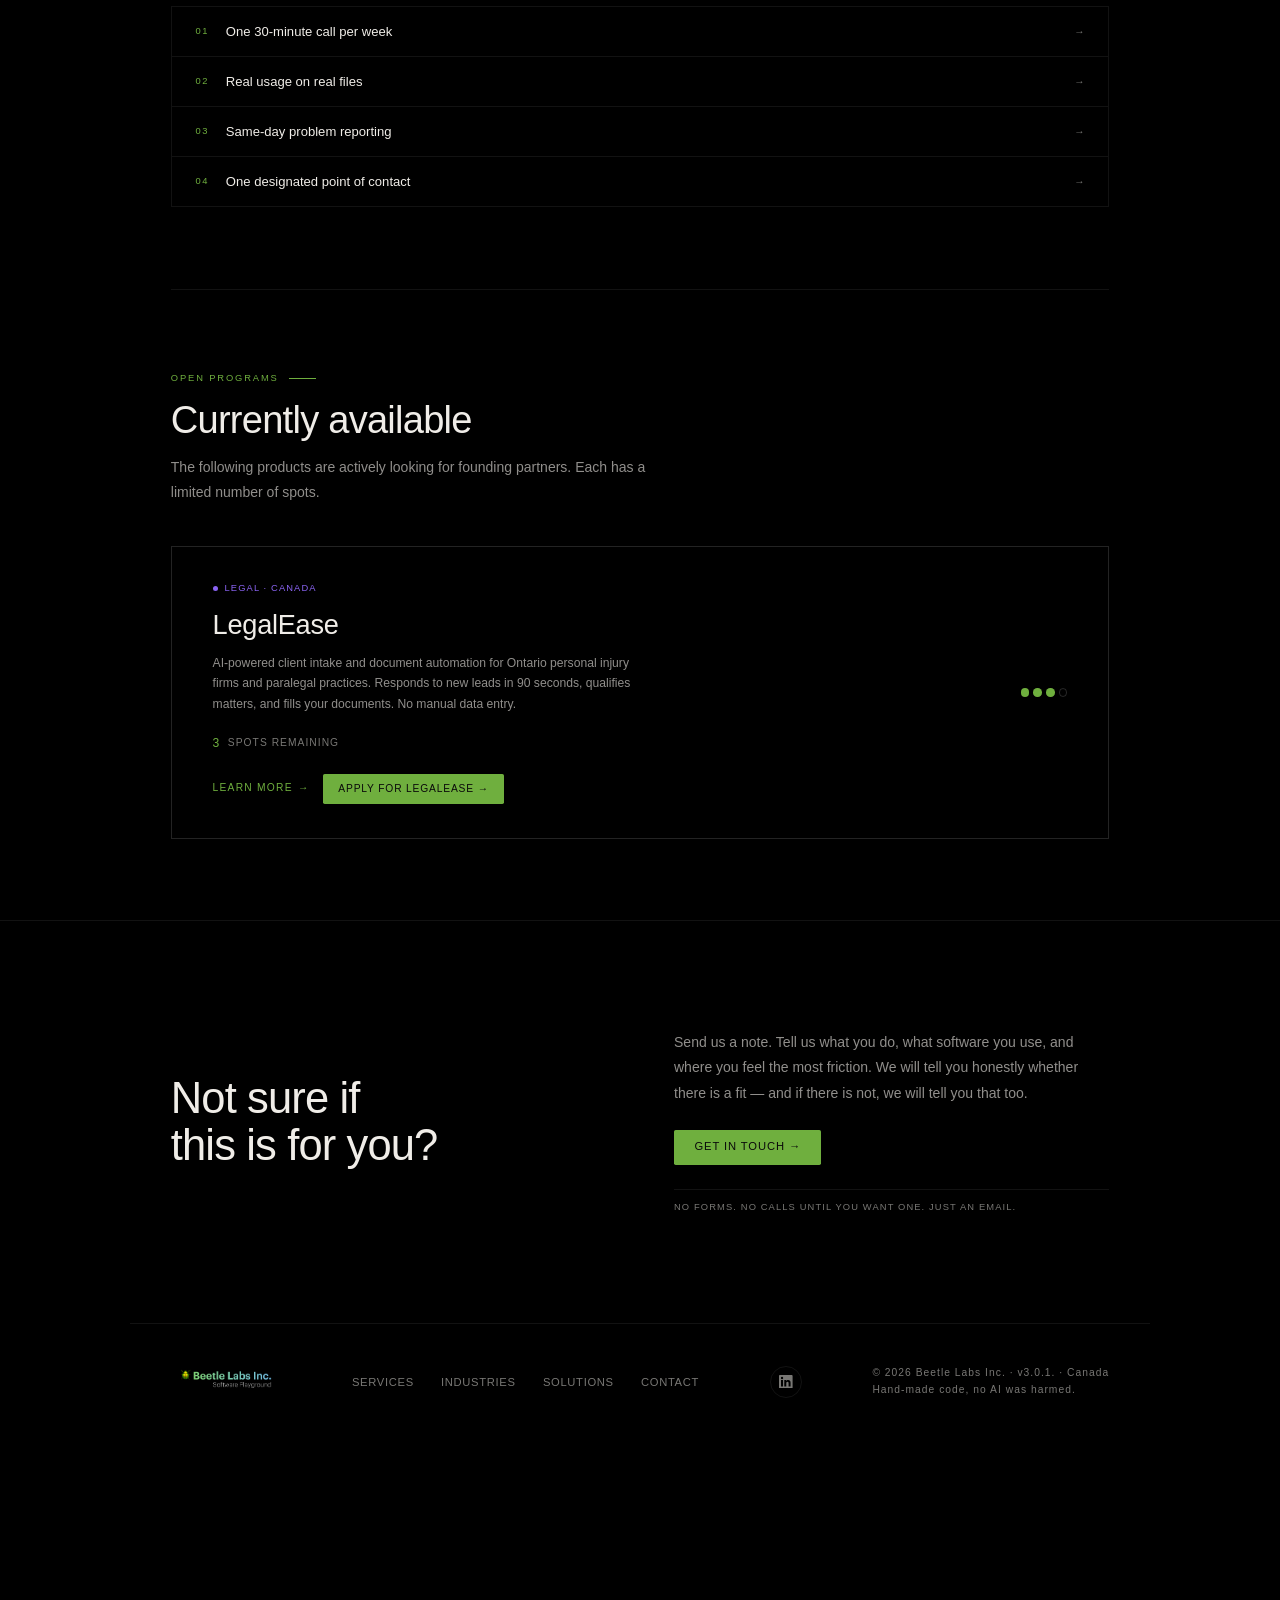
==== commit 0b7211f0: "Founding partner page: drop crossed-out spot count, clarify no equity changes hands Co-Authored-By: " ====
--- a/founding-partner.html
+++ b/founding-partner.html
@@ -317,13 +317,6 @@
             gap: 10px;
             margin-top: 0.5rem;
         }
-        .fpp-spots-crossed {
-            font-family: var(--mono);
-            font-size: 14.3px;
-            color: var(--text-dim);
-            text-decoration: line-through;
-            text-decoration-color: rgba(240,237,232,0.3);
-        }
         .fpp-spots-current {
             font-family: var(--mono);
             font-size: 14.3px;
@@ -477,7 +470,7 @@
                 </div>
                 <div class="fpp-timeline-right">
                     <div class="fpp-timeline-title">Launch — your rate, locked forever</div>
-                    <p class="fpp-timeline-desc">When the product launches publicly, you move to a founding rate. Set once, never changes. Every feature we add, every update we ship — same flat rate. Other clients pay market price. You pay founding price. That is your return for helping build something worth using.</p>
+                    <p class="fpp-timeline-desc">When the product launches publicly, you move to a founding rate. Set once, never changes. Every feature we add, every update we ship — same flat rate. Other clients pay market price. You pay founding price. That is your return for helping build something worth using. You become a partner in the build, not in the company, so no equity changes hands.</p>
                 </div>
             </div>
         </div>
@@ -557,7 +550,6 @@
                     <div class="fpp-program-name">LegalEase</div>
                     <p class="fpp-program-desc">AI-powered client intake and document automation for Ontario personal injury firms and paralegal practices. Responds to new leads in 90 seconds, qualifies matters, and fills your documents. No manual data entry.</p>
                     <div class="fpp-program-spots">
-                        <span class="fpp-spots-crossed">4</span>
                         <span class="fpp-spots-current">3</span>
                         <span class="fpp-spots-label">spots remaining</span>
                     </div>
